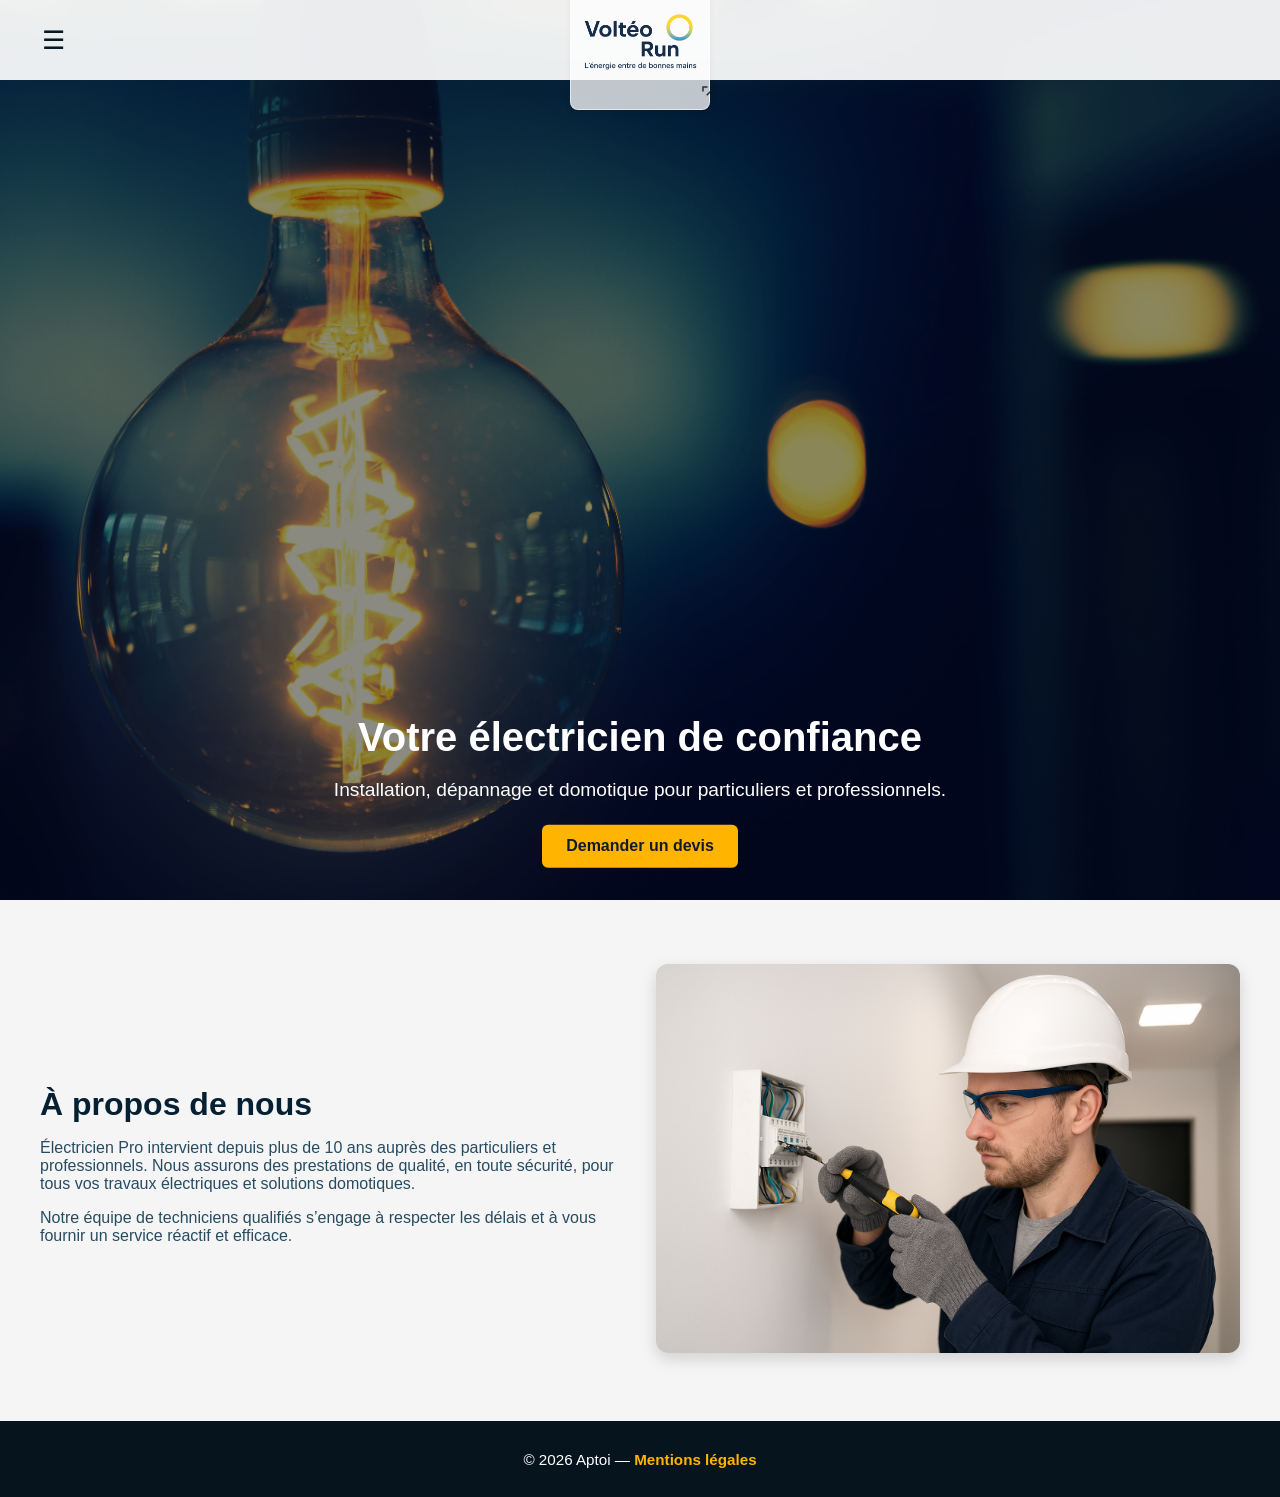
==== index.html @ 6cb43fc8 "initial commit" ====
<!DOCTYPE html>
<html lang="fr">
<head>
  <meta charset="UTF-8">
  <meta name="viewport" content="width=device-width, initial-scale=1.0">
  <title>Électricien Pro - Accueil</title>
  <link rel="stylesheet" href="style.css">
  <link rel="icon" href="images/volteeo-run-logo.png" type="image/png">
  <link rel="apple-touch-icon" href="images/volteeo-run-logo.png">
  <script defer src="script.js"></script>
  <meta name="description" content="Électricien Pro — installation, dépannage et domotique pour particuliers et professionnels. Devis rapide.">
</head>
<body>

  <header>
    <div class="menu-toggle" id="menu-toggle" role="button" aria-controls="menu" aria-expanded="false" aria-label="Ouvrir le menu">☰</div>
    <a href="index.html" class="logo" aria-label="Accueil (ouvre dans un nouvel onglet)" target="_blank" rel="noopener noreferrer">
      <img src="images/volteeo-run-logo.png" alt="Voltéo" class="logo-img">
      <span class="icon-external" data-tooltip="Ouvre dans un nouvel onglet" aria-hidden="true">
        <svg viewBox="0 0 24 24" xmlns="http://www.w3.org/2000/svg" aria-hidden="true" focusable="false">
          <path d="M14 3h7v7h-2V6.41l-9.29 9.3-1.42-1.42 9.3-9.29H14V3z"/>
          <path d="M5 5h5V3H3v7h2V5z"/>
        </svg>
      </span>
    </a>
    <nav id="menu" role="navigation" aria-hidden="true" tabindex="-1">
      <button id="menu-close" class="menu-close" aria-label="Fermer le menu">✕</button>
      <a href="index.html" class="active">Accueil</a>
      <a href="services.html">Services</a>
      <a href="realisations.html">Réalisations</a>
      <a href="contact.html">Contact</a>
    </nav>
  </header>

  <div id="menu-overlay" class="menu-overlay" hidden aria-hidden="true"></div>

<!-- Section hero avec vidéo en arrière-plan -->
<main class="hero-video">
  <video autoplay muted loop playsinline class="hero-video-bg">
    <source src="images/living room travelling.mp4" type="video/mp4">
    Votre navigateur ne supporte pas la vidéo.
  </video>
  <div class="overlay"></div>
  <div class="hero-content">
    <h1>Votre électricien de confiance</h1>
    <p>Installation, dépannage et domotique pour particuliers et professionnels.</p>
    <a href="contact.html" class="btn">Demander un devis</a>
  </div>
</main>

<!-- Section À propos de nous -->
<section class="about-us">
  <div class="container about-grid">
    <div class="about-text">
      <h2>À propos de nous</h2>
      <p>Électricien Pro intervient depuis plus de 10 ans auprès des particuliers et professionnels. Nous assurons des prestations de qualité, en toute sécurité, pour tous vos travaux électriques et solutions domotiques.</p>
      <p>Notre équipe de techniciens qualifiés s’engage à respecter les délais et à vous fournir un service réactif et efficace.</p>
    </div>
    <div class="about-image">
      <img src="images/electricien au travail.png" alt="Électricien au travail">
    </div>
  </div>
</section>

  <footer class="site-footer" role="contentinfo">
    <div class="container footer-inner">
      <p>© <span class="js-year"></span> Aptoi — <a href="mentions.html">Mentions légales</a></p>
    </div>
  </footer>

</body>
</html>
---- style.css ----
/* Final clean stylesheet */
:root{
  /* palette plus claire et sérieuse : bleu ardoisé */
  --bg: #123a57;    /* fond principal (plus clair que précédemment) */
  /* panel plus foncé pour un meilleur contraste sur fond blanc/translucide */
  --panel: #071825; /* header / panneau (darker navy) */
  --muted: #274b60; /* cartes / panneaux secondaires */
  /* accents légèrement plus profonds pour une meilleure lisibilité */
  --accent: #ffb400;
  --accent-2: #ff9a00;
  --text: #ffffff;
}

*{box-sizing:border-box}
html,body{height:100%}
body{
  margin:0;
  font-family:'Poppins',sans-serif;
  background-color:var(--bg);
  color:var(--text);
  /* filigrane en arrière-plan (image locale) */
  background-image: url('images/gros-plan-de-la-photographie-de-l-ampoule.jpg');
  background-position: center center;
  background-repeat: no-repeat;
  background-size: cover;
}

/* rendre l'image plus discrète via un pseudo-élément sur body */
body::before{
  content:'';
  position:fixed;inset:0;z-index:0;pointer-events:none;
  background-image:inherit;background-position:inherit;background-repeat:inherit;background-size:inherit;
  opacity:0.12; /* opacité faible pour effet filigrane */
  filter:brightness(0.9) saturate(80%);
}

/* Header */
header{
  display:flex;align-items:center;justify-content:flex-start;
  padding:0.8rem 2rem;background:rgba(255,255,255,0.92); /* header semi-transparent : 0.92 */
  position:fixed;top:0;left:0;right:0;z-index:100;
  min-height:80px; /* laisser de la place pour un logo plus grand */
  color:var(--panel); /* texte foncé pour contraste */
  backdrop-filter: saturate(120%) blur(2px); /* léger flou pour lisser le fond derrière */
}
/* centrer visuellement le logo indépendamment du flow */
.logo{font-weight:700;color:var(--accent);position:absolute;left:50%;transform:translateX(-50%);}
/* bouton hamburger à gauche avec plus grande zone cliquable */
.menu-toggle{display:block;font-size:1.6rem;color:var(--panel);cursor:pointer;padding:.4rem .6rem;border-radius:6px}
.menu-toggle:focus{outline:2px solid var(--accent);outline-offset:2px}
/* image logo */
.logo-img{
  height:140px;
  width:auto;
  display:block;
  /* encadrement fin pour effet 'badge' */
  padding:4px;
  border-radius:8px;
  background:rgba(255,255,255,0.75);
  border:1px solid rgba(255,255,255,0.6); /* bordure blanche discrète */
  box-shadow:0 2px 6px rgba(3,12,20,0.06);
}

/* Aptoi : logo variant — fond transparent, centré, taille similaire à .logo-img */
.logo-aptoi{height:140px;width:auto;display:block;margin:0.6rem auto;background:transparent;padding:0;border-radius:0;border:none}
@media (max-width:1024px){.logo-aptoi{height:110px}}
@media (max-width:480px){.logo-aptoi{height:64px}}

/* Lien autour du logo Aptoi : centré et focus visible */
.logo-aptoi-link{display:block;text-align:center}
.logo-aptoi-link:focus{outline:2px solid var(--accent);outline-offset:3px;border-radius:6px}

/* Focus pour le logo Voltéo */
.logo:focus{outline:2px solid var(--accent);outline-offset:3px;border-radius:8px}

/* Icône externe + tooltip pour indiquer l'ouverture dans un nouvel onglet */
.logo .icon-external{position:absolute;right:-8px;bottom:8px;width:18px;height:18px;display:block;opacity:0.85;transition:transform .12s ease,opacity .12s ease;pointer-events:auto}
.logo .icon-external svg{width:100%;height:100%;fill:var(--panel)}
.logo:hover .icon-external,.logo:focus .icon-external{transform:translateY(-2px);opacity:1}
.logo .icon-external[data-tooltip]::after{content:attr(data-tooltip);position:absolute;bottom:calc(100% + 8px);left:50%;transform:translateX(-50%);background:var(--panel);color:#fff;padding:6px 8px;border-radius:6px;font-size:0.85rem;white-space:nowrap;opacity:0;pointer-events:none;transition:opacity .12s ease;z-index:120}
.logo .icon-external:hover::after,.logo .icon-external:focus::after{opacity:1;pointer-events:auto}
@media (max-width:1024px){
  .logo-img{height:110px}
}
@media (max-width:480px){
  .logo-img{height:64px}
  header{min-height:56px}
}
/* masquer le nav inline : on utilisera uniquement le menu off-canvas */
nav{display:none;gap:1.2rem}
/* menu links: dark navy for visibility on white header/menu */
nav a{color:#062033; /* texte de navigation plus foncé pour un contraste optimisé */
  text-decoration:none;font-weight:600;position:relative}
nav a.active::after{content:'';position:absolute;left:0;right:0;height:2px;background:var(--accent);bottom:-6px}

@media(max-width:768px){
  .menu-toggle{display:block}
  nav{display:none;position:absolute;top:64px;right:1rem;width:220px;background:var(--panel);flex-direction:column;padding:1rem;border-radius:6px}
  nav.show{display:flex}
}

/* Hero */
.hero, .hero-video{height:100vh;display:flex;align-items:center;justify-content:center;position:relative}
.hero{background:url('https://images.unsplash.com/photo-1581091215367-59ab6e66c1a3') center/cover no-repeat}
.hero-video{overflow:hidden}
.hero-video-bg{position:absolute;width:100%;height:100%;object-fit:cover;z-index:1}
.overlay{position:absolute;inset:0;background:rgba(0,0,0,.55);z-index:1}
.hero-content{position:relative;z-index:2;text-align:center;max-width:680px;padding:2rem}
.hero h1{margin:0 0 .5rem;font-size:2rem}
.hero p{margin:0 0 1rem;color:#d9e6f5}
.btn{display:inline-block;padding:.7rem 1.2rem;background:var(--accent);color:#0f1b2b;border-radius:6px;text-decoration:none;font-weight:700}
.btn:hover{background:var(--accent-2)}

/* Content layouts */
main.content{padding:7rem 1.5rem 2rem;text-align:center}
.services-grid{display:grid;grid-template-columns:repeat(auto-fit,minmax(240px,1fr));gap:1.25rem;margin-top:1.5rem}
.service{background:var(--muted);padding:1.25rem;border-radius:10px}

.card h3{color:#ffffff;font-size:1.1rem;margin:0.6rem 0 0.4rem;text-align:center;font-weight:600}

/* Bulles d'image pour la page services */
.service-bubble{
  width:140px;
  height:140px;
  border-radius:50%;
  background-size:cover;
  background-position:center;
  margin:0 auto 0.75rem;
  box-shadow:0 6px 18px rgba(3,12,20,0.08);
  border:3px solid rgba(255,255,255,0.5);
}

@media (max-width:768px){
  .service-bubble{width:110px;height:110px}
}

.gallery{display:grid;grid-template-columns:repeat(auto-fit,minmax(220px,1fr));gap:1rem;margin-top:1rem}
.gallery img{width:100%;max-height:260px;object-fit:cover;border-radius:8px;display:block}
.gallery figure{margin:0}
.gallery figcaption{
  display:block;
  margin:0.6rem auto 0.4rem;
  background:#072033; /* bleu foncé uni */
  color:#ffffff;
  padding:0.35rem 0.6rem;
  border-radius:6px;
  font-size:0.95rem;
  max-width:90%;
  text-align:center;
}
.gallery .card{display:flex;flex-direction:column}
.featured-image{width:100%;max-height:420px;object-fit:cover;border-radius:10px;margin-top:1rem}

/* Contact */
.contact-form{display:flex;flex-direction:column;gap:1rem;max-width:440px;margin:1.5rem auto}
.contact-form input,.contact-form textarea{padding:.8rem;border-radius:6px;border:none;background:#0b1624;color:var(--text)}
.contact-form input:focus,.contact-form textarea:focus{outline:2px solid var(--accent);background:#0f2438}
.contact-form button{cursor:pointer;padding:.7rem 1rem;background:var(--accent);border-radius:6px;font-weight:700}

/* Utility */
.sr-only{position:absolute;width:1px;height:1px;padding:0;margin:-1px;overflow:hidden;clip:rect(0,0,0,0);white-space:nowrap;border:0}

/* End of stylesheet */

/* Off-canvas menu (hamburger lateral) */
.menu-overlay{position:fixed;inset:0;background:rgba(0,0,0,0.45);z-index:90;opacity:0;visibility:hidden;transition:opacity .25s ease,visibility .25s}
.menu-overlay.show{opacity:1;visibility:visible}

/* menu off-canvas (actif sur toutes tailles) */
#menu{
  display:flex;
  position:fixed;
  top:0;
  left:-320px;
  width:300px;
  height:100vh;
  background:rgba(255,255,255,0.92); /* menu assorti au header (semi-transparent) */
  backdrop-filter: saturate(120%) blur(2px);
  flex-direction:column;
  padding:2rem 1.25rem;
  gap:1rem;
  /* trait discret pour séparer le panneau du contenu + ombre adoucie */
  border-right:1px solid rgba(0,0,0,0.06);
  box-shadow:4px 0 18px rgba(0,0,0,0.08);
  z-index:100;
  transition:left .32s cubic-bezier(.2,.9,.2,1);
}
#menu.show{left:0}
.menu-close{background:transparent;border:none;color:var(--panel);font-size:1.2rem;position:absolute;top:12px;right:12px;cursor:pointer}
.menu-close:focus{outline:2px solid var(--accent);border-radius:4px}
.menu-toggle{display:block}
/* header nav reste masqué lorsque le menu off-canvas est actif */
header nav{display:none}

/* Liens à l'intérieur du panneau menu — même couleur que le header pour contraste */
#menu a{color:var(--panel);text-decoration:none;font-weight:600}

/* Focus visible pour éléments du menu */
#menu a:focus{outline:2px solid var(--accent);outline-offset:3px}


.service {
  position: relative;
  background: #fff;
  padding: 20px;
  text-align: center;
  border-radius: 12px;
  box-shadow: 0 4px 8px rgba(0,0,0,0.1);
}

.service .bubble {
  width: 100px;
  height: 100px;
  margin: 0 auto 15px;
  border-radius: 50%;
  overflow: hidden;
  background: #f0f0f0;
  display: flex;
  align-items: center;
  justify-content: center;
}

.service .bubble img {
  width: 100%;
  height: 100%;
  object-fit: cover;
}
/* Style des cartes claires pour Option B */
.service {
  position: relative;
  background: #ffffff;
  padding: 20px;
  text-align: center;
  border-radius: 12px;
  box-shadow: 0 4px 10px rgba(0,0,0,0.12);
  color: #062033;
}

.service h2 {
  margin-top: 0.5rem;
  font-size: 1.2rem;
  color: #062033;
}

.service p {
  color: #274b60;
}

/* Bulle ronde avec bordure */
.service-bubble {
  width: 120px;
  height: 120px;
  border-radius: 50%;
  background-size: cover;
  background-position: center;
  margin: 0 auto 1rem;
  border: 4px solid rgba(255,255,255,0.8);
  box-shadow: 0 4px 8px rgba(0,0,0,0.1);
}
/* Cartes blanches modernes */
.service {
  position: relative;
  background: #ffffff;
  padding: 20px;
  text-align: center;
  border-radius: 12px;
  box-shadow: 0 4px 10px rgba(0,0,0,0.12);
  color: #062033;
  transition: transform 0.3s ease, box-shadow 0.3s ease;
}

.service h2 {
  margin-top: 0.5rem;
  font-size: 1.2rem;
  color: #062033;
}

.service p {
  color: #274b60;
}

/* Bulle ronde avec bordure et effet hover */
.service-bubble {
  width: 120px;
  height: 120px;
  border-radius: 50%;
  background-size: cover;
  background-position: center;
  margin: 0 auto 1rem;
  border: 4px solid rgba(255,255,255,0.8);
  box-shadow: 0 4px 8px rgba(0,0,0,0.1);
  transition: transform 0.3s ease, box-shadow 0.3s ease;
}

.service-bubble:hover {
  transform: scale(1.1);
  box-shadow: 0 8px 16px rgba(0,0,0,0.2);
}

/* Grid responsive */
.services-grid {
  display: grid;
  grid-template-columns: repeat(auto-fit, minmax(240px, 1fr));
  gap: 1.25rem;
  margin-top: 1.5rem;
}
/* Hero vidéo */
.hero-video {
  position: relative;
  width: 100%;
  height: 100vh;
  overflow: hidden;
}

.hero-video-bg {
  position: absolute;
  top: 0;
  left: 0;
  width: 100%;
  height: 100%;
  object-fit: cover;
  z-index: 0;
}

.hero-video .overlay {
  position: absolute;
  inset: 0;
  background: rgba(0,0,0,0.45);
  z-index: 1;
}

.hero-video .hero-content {
  position: relative;
  z-index: 2;
  text-align: center;
  top: 50%;
  transform: translateY(-50%);
  color: #ffffff;
}

.hero-video .hero-content h1 {
  font-size: 2.5rem;
  margin-bottom: 1rem;
}

.hero-video .hero-content p {
  font-size: 1.2rem;
  margin-bottom: 1.5rem;
}

.hero-video .hero-content .btn {
  padding: 0.8rem 1.5rem;
  font-weight: 700;
}

/* À propos de nous */
.about-us {
  padding: 4rem 1.5rem;
  background: #f5f5f5;
}

.about-grid {
  display: grid;
  grid-template-columns: repeat(auto-fit, minmax(280px, 1fr));
  align-items: center;
  gap: 2rem;
  max-width: 1200px;
  margin: 0 auto;
}

.about-text h2 {
  font-size: 2rem;
  margin-bottom: 1rem;
  color: #062033;
}

.about-text p {
  font-size: 1rem;
  color: #274b60;
  margin-bottom: 1rem;
}

.about-image img {
  width: 100%;
  border-radius: 12px;
  box-shadow: 0 6px 16px rgba(0,0,0,0.15);
}

/* Footer */
.site-footer{background:rgba(0,0,0,0.65);color:#fff;text-align:center;padding:0.9rem 1rem;font-size:0.95rem}
.site-footer a{color:var(--accent);text-decoration:none;font-weight:600}
.site-footer a:focus{outline:2px solid var(--accent);outline-offset:3px}
.footer-inner{max-width:1200px;margin:0 auto}
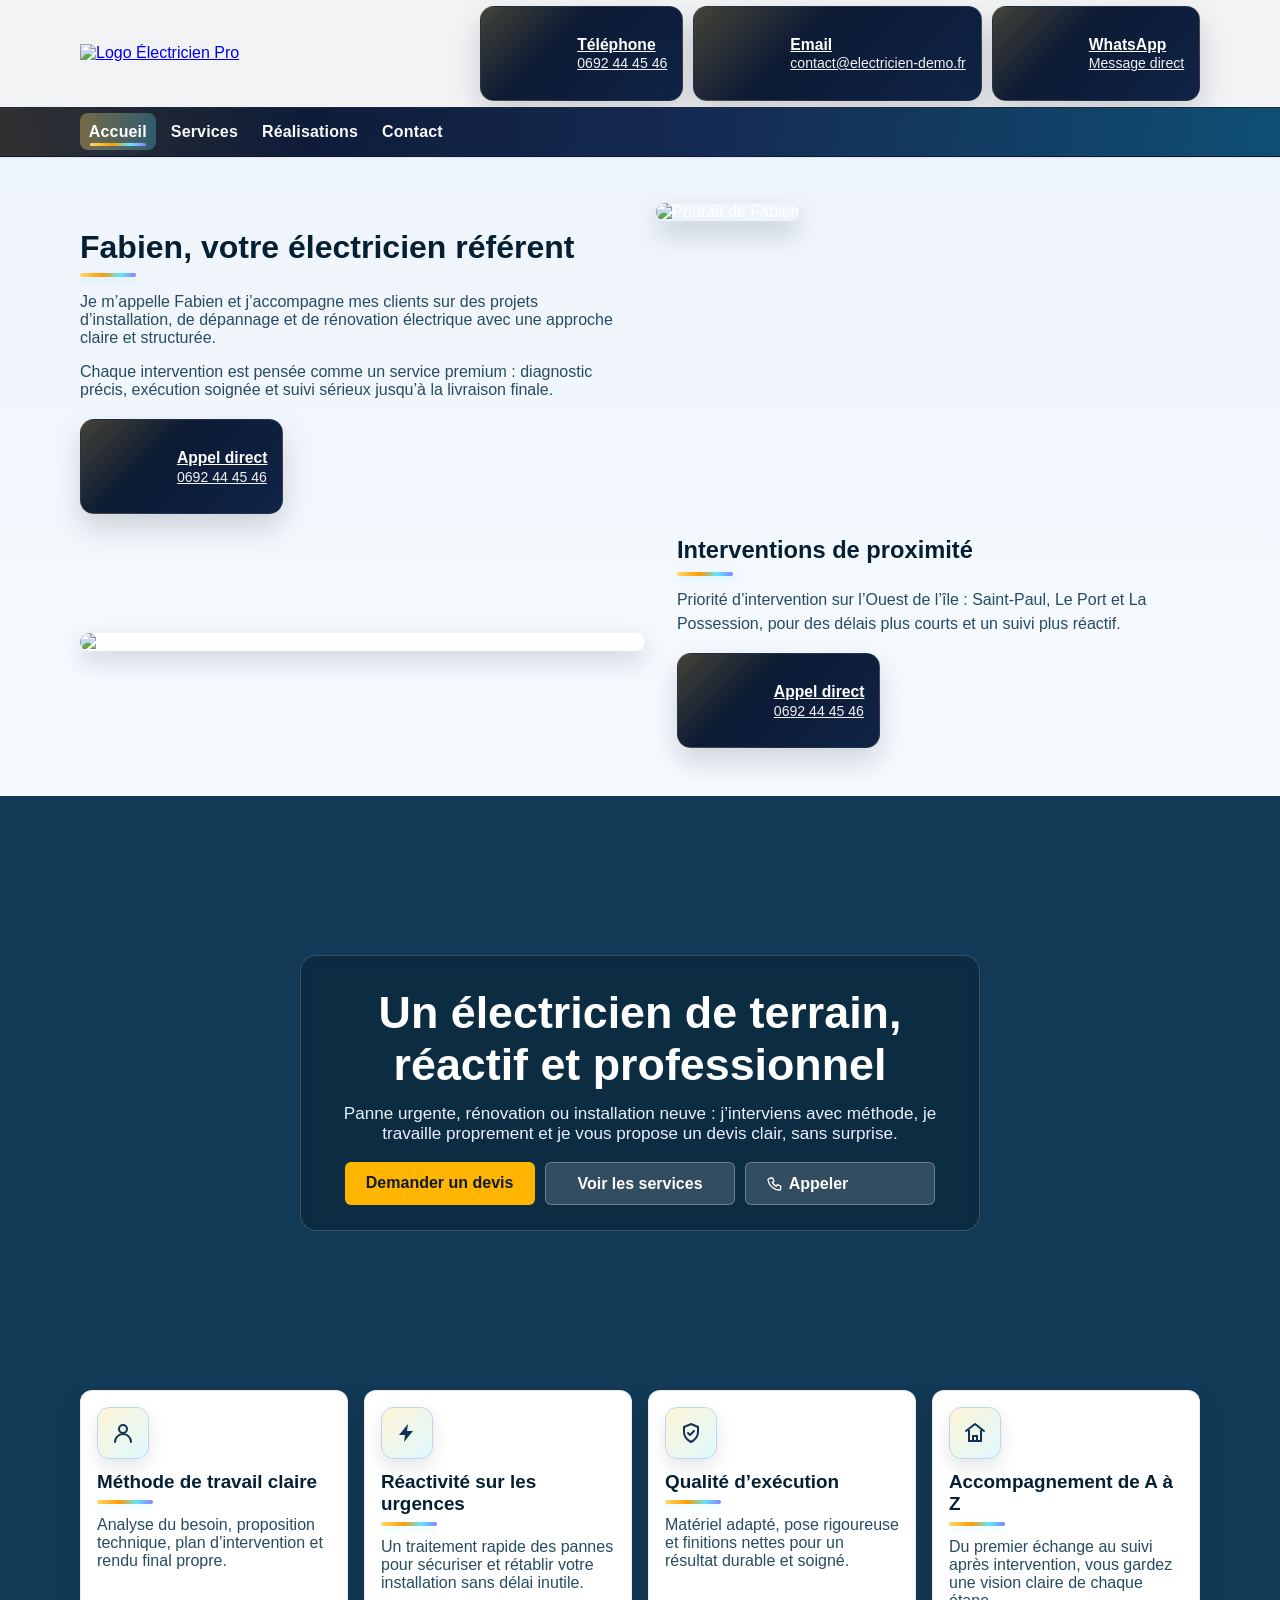
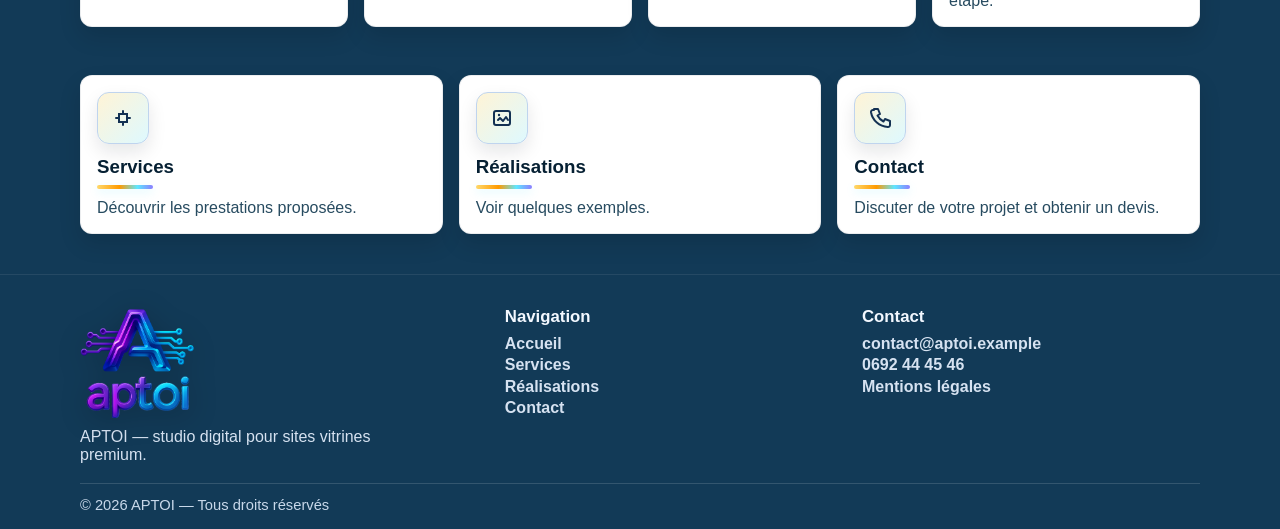
==== commit 7897d2b2: "Add files via upload" ====
--- a/index.html
+++ b/index.html
@@ -1,73 +1,192 @@
-<!DOCTYPE html>
-<html lang="fr">
-<head>
-  <meta charset="UTF-8">
-  <meta name="viewport" content="width=device-width, initial-scale=1.0">
-  <title>Électricien Pro - Accueil</title>
-  <link rel="stylesheet" href="style.css">
-  <link rel="icon" href="images/volteeo-run-logo.png" type="image/png">
-  <link rel="apple-touch-icon" href="images/volteeo-run-logo.png">
-  <script defer src="script.js"></script>
-  <meta name="description" content="Électricien Pro — installation, dépannage et domotique pour particuliers et professionnels. Devis rapide.">
-</head>
-<body>
-
-  <header>
-    <div class="menu-toggle" id="menu-toggle" role="button" aria-controls="menu" aria-expanded="false" aria-label="Ouvrir le menu">☰</div>
-    <a href="index.html" class="logo" aria-label="Accueil (ouvre dans un nouvel onglet)" target="_blank" rel="noopener noreferrer">
-      <img src="images/volteeo-run-logo.png" alt="Voltéo" class="logo-img">
-      <span class="icon-external" data-tooltip="Ouvre dans un nouvel onglet" aria-hidden="true">
-        <svg viewBox="0 0 24 24" xmlns="http://www.w3.org/2000/svg" aria-hidden="true" focusable="false">
-          <path d="M14 3h7v7h-2V6.41l-9.29 9.3-1.42-1.42 9.3-9.29H14V3z"/>
-          <path d="M5 5h5V3H3v7h2V5z"/>
-        </svg>
-      </span>
-    </a>
-    <nav id="menu" role="navigation" aria-hidden="true" tabindex="-1">
-      <button id="menu-close" class="menu-close" aria-label="Fermer le menu">✕</button>
-      <a href="index.html" class="active">Accueil</a>
-      <a href="services.html">Services</a>
-      <a href="realisations.html">Réalisations</a>
-      <a href="contact.html">Contact</a>
-    </nav>
-  </header>
-
-  <div id="menu-overlay" class="menu-overlay" hidden aria-hidden="true"></div>
-
-<!-- Section hero avec vidéo en arrière-plan -->
-<main class="hero-video">
-  <video autoplay muted loop playsinline class="hero-video-bg">
-    <source src="images/living room travelling.mp4" type="video/mp4">
-    Votre navigateur ne supporte pas la vidéo.
-  </video>
-  <div class="overlay"></div>
-  <div class="hero-content">
-    <h1>Votre électricien de confiance</h1>
-    <p>Installation, dépannage et domotique pour particuliers et professionnels.</p>
-    <a href="contact.html" class="btn">Demander un devis</a>
-  </div>
-</main>
-
-<!-- Section À propos de nous -->
-<section class="about-us">
-  <div class="container about-grid">
-    <div class="about-text">
-      <h2>À propos de nous</h2>
-      <p>Électricien Pro intervient depuis plus de 10 ans auprès des particuliers et professionnels. Nous assurons des prestations de qualité, en toute sécurité, pour tous vos travaux électriques et solutions domotiques.</p>
-      <p>Notre équipe de techniciens qualifiés s’engage à respecter les délais et à vous fournir un service réactif et efficace.</p>
-    </div>
-    <div class="about-image">
-      <img src="images/electricien au travail.png" alt="Électricien au travail">
-    </div>
-  </div>
-</section>
-
-  <footer class="site-footer" role="contentinfo">
-    <div class="container footer-inner">
-      <p>© <span class="js-year"></span> Aptoi — <a href="mentions.html">Mentions légales</a></p>
-    </div>
-  </footer>
-
-</body>
-</html>
-
+<!DOCTYPE html>
+<html lang="fr">
+<head>
+  <meta charset="UTF-8">
+  <meta name="viewport" content="width=device-width, initial-scale=1.0">
+  <title>Électricien Pro - Accueil</title>
+  <link rel="stylesheet" href="style.css">
+  <link rel="icon" href="images/volteeo-run-logo.png" type="image/png">
+  <link rel="apple-touch-icon" href="images/volteeo-run-logo.png">
+  <script src="assets/lottie.min.js" defer></script>
+  <script defer src="script.js"></script>
+  <meta name="description" content="Électricien Pro — installation, dépannage et domotique pour particuliers et professionnels. Devis rapide.">
+</head>
+<body class="home-page">
+
+  <header class="site-header">
+    <div class="container header-main">
+      <a class="brand" href="index.html" aria-label="Accueil">
+        <img src="assets/images/logo.png" alt="Logo Électricien Pro">
+      </a>
+      <button id="navToggle" class="nav-toggle" aria-label="Ouvrir le menu" aria-expanded="false" aria-controls="navMenu">☰</button>
+      <div class="header-info">
+        <a class="info-cta" href="tel:0692444546" aria-label="Appeler">
+          <span class="lottie-icon" data-lottie="assets/Contact number icon.json" aria-hidden="true"></span>
+          <span><strong>Téléphone</strong><small>0692 44 45 46</small></span>
+        </a>
+        <a class="info-cta" href="mailto:contact@electricien-demo.fr" aria-label="Email">
+          <span class="lottie-icon" data-lottie="assets/email icon.json" aria-hidden="true"></span>
+          <span><strong>Email</strong><small>contact@electricien-demo.fr</small></span>
+        </a>
+        <a class="info-cta" href="https://wa.me/262692444546" target="_blank" rel="noopener" aria-label="WhatsApp">
+          <span class="lottie-icon" data-lottie="assets/What's app icons.json" aria-hidden="true"></span>
+          <span><strong>WhatsApp</strong><small>Message direct</small></span>
+        </a>
+      </div>
+    </div>
+    <div class="nav-strip">
+      <div class="container">
+        <nav id="navMenu" class="nav-menu" aria-label="Navigation principale">
+          <a class="active" href="index.html">Accueil</a>
+          <a href="services.html">Services</a>
+          <a href="realisations.html">Réalisations</a>
+          <a href="contact.html">Contact</a>
+        </nav>
+      </div>
+    </div>
+  </header>
+
+<!-- Section Présentation Fabien -->
+<section class="about-us">
+  <div class="container about-grid">
+    <div class="about-text">
+      <h2>Fabien, votre électricien référent</h2>
+      <p>Je m’appelle Fabien et j’accompagne mes clients sur des projets d’installation, de dépannage et de rénovation électrique avec une approche claire et structurée.</p>
+      <p>Chaque intervention est pensée comme un service premium : diagnostic précis, exécution soignée et suivi sérieux jusqu’à la livraison finale.</p>
+      <a class="info-cta about-call" href="tel:0692444546" aria-label="Appeler Fabien">
+        <span class="lottie-icon" data-lottie="assets/Contact number icon.json" aria-hidden="true"></span>
+        <span><strong>Appel direct</strong><small>0692 44 45 46</small></span>
+      </a>
+    </div>
+    <div class="about-image">
+      <img src="images/fabien.jpg" alt="Portrait de Fabien" loading="eager">
+    </div>
+  </div>
+  <div class="container about-driving-row" role="group" aria-label="Zone d'intervention">
+    <figure class="about-driving-shot">
+      <img src="images/camionnette.png" alt="Fabien au volant de sa camionnette d'intervention" loading="lazy">
+    </figure>
+    <div class="about-driving-text">
+      <h3>Interventions de proximité</h3>
+      <p>Priorité d’intervention sur l’Ouest de l’île : Saint-Paul, Le Port et La Possession, pour des délais plus courts et un suivi plus réactif.</p>
+      <a class="info-cta about-driving-call" href="tel:0692444546" aria-label="Appeler Fabien depuis la section interventions de proximité">
+        <span class="lottie-icon" data-lottie="assets/Contact number icon.json" aria-hidden="true"></span>
+        <span><strong>Appel direct</strong><small>0692 44 45 46</small></span>
+      </a>
+    </div>
+  </div>
+</section>
+
+<!-- Section hero statique -->
+<main class="hero-static">
+  <div class="overlay"></div>
+  <div class="hero-content">
+    <h1>Un électricien de terrain, réactif et professionnel</h1>
+    <p>Panne urgente, rénovation ou installation neuve : j’interviens avec méthode, je travaille proprement et je vous propose un devis clair, sans surprise.</p>
+    <div class="hero-actions">
+      <a href="contact.html" class="btn">Demander un devis</a>
+      <a href="services.html" class="btn btn-secondary">Voir les services</a>
+      <a href="tel:0692444546" class="btn btn-secondary btn-call" aria-label="Appeler">
+        <svg class="btn-icon" viewBox="0 0 24 24" aria-hidden="true" focusable="false">
+          <path d="M6 3h4l2 5-2.5 1.5a14 14 0 006 6L17 13l5 2v4a2 2 0 01-2.2 2A18 18 0 013 6.2 2 2 0 015 4h1z" fill="none" stroke="currentColor" stroke-width="2" stroke-linecap="round" stroke-linejoin="round"/>
+        </svg>
+        <span>Appeler</span>
+      </a>
+    </div>
+  </div>
+</main>
+
+<section class="home-highlights">
+  <div class="container highlights-grid">
+    <article class="highlight-card">
+      <span class="card-icon" aria-hidden="true">
+        <svg viewBox="0 0 24 24" role="img" focusable="false"><path d="M12 12a4 4 0 100-8 4 4 0 000 8z" fill="none" stroke="currentColor" stroke-width="2"/><path d="M4 21a8 8 0 0116 0" fill="none" stroke="currentColor" stroke-width="2" stroke-linecap="round"/></svg>
+      </span>
+      <h2>Méthode de travail claire</h2>
+      <p>Analyse du besoin, proposition technique, plan d’intervention et rendu final propre.</p>
+    </article>
+
+    <article class="highlight-card">
+      <span class="card-icon" aria-hidden="true">
+        <svg viewBox="0 0 24 24" role="img" focusable="false"><path d="M13 3L4 14h6l-1 7 9-11h-6l1-7z" fill="currentColor"/></svg>
+      </span>
+      <h2>Réactivité sur les urgences</h2>
+      <p>Un traitement rapide des pannes pour sécuriser et rétablir votre installation sans délai inutile.</p>
+    </article>
+
+    <article class="highlight-card">
+      <span class="card-icon" aria-hidden="true">
+        <svg viewBox="0 0 24 24" role="img" focusable="false"><path d="M12 3l7 3v5c0 5-3.3 8-7 10-3.7-2-7-5-7-10V6l7-3z" fill="none" stroke="currentColor" stroke-width="2"/><path d="M9 12l2 2 4-4" stroke="currentColor" stroke-width="2" stroke-linecap="round" stroke-linejoin="round" fill="none"/></svg>
+      </span>
+      <h2>Qualité d’exécution</h2>
+      <p>Matériel adapté, pose rigoureuse et finitions nettes pour un résultat durable et soigné.</p>
+    </article>
+
+    <article class="highlight-card">
+      <span class="card-icon" aria-hidden="true">
+        <svg viewBox="0 0 24 24" role="img" focusable="false"><path d="M3 10l9-7 9 7" stroke="currentColor" stroke-width="2" fill="none" stroke-linecap="round" stroke-linejoin="round"/><path d="M6 9v11h12V9" stroke="currentColor" stroke-width="2" fill="none"/><path d="M10 20v-5h4v5" stroke="currentColor" stroke-width="2" fill="none"/></svg>
+      </span>
+      <h2>Accompagnement de A à Z</h2>
+      <p>Du premier échange au suivi après intervention, vous gardez une vision claire de chaque étape.</p>
+    </article>
+  </div>
+</section>
+
+<section class="home-links">
+  <div class="container home-links-grid">
+    <a class="home-link-card" href="services.html">
+      <span class="card-icon" aria-hidden="true">
+        <svg viewBox="0 0 24 24" role="img" focusable="false"><path d="M8 8h8v8H8z" fill="none" stroke="currentColor" stroke-width="2"/><path d="M12 8V5M19 12h-3M12 19v-3M5 12h3" stroke="currentColor" stroke-width="2" stroke-linecap="round"/></svg>
+      </span>
+      <h3>Services</h3>
+      <p>Découvrir les prestations proposées.</p>
+    </a>
+
+    <a class="home-link-card" href="realisations.html">
+      <span class="card-icon" aria-hidden="true">
+        <svg viewBox="0 0 24 24" role="img" focusable="false"><rect x="4" y="5" width="16" height="14" rx="2" fill="none" stroke="currentColor" stroke-width="2"/><path d="M8 14l2-2 3 3 3-4 2 3" fill="none" stroke="currentColor" stroke-width="2" stroke-linecap="round" stroke-linejoin="round"/><circle cx="9" cy="9" r="1.2" fill="currentColor"/></svg>
+      </span>
+      <h3>Réalisations</h3>
+      <p>Voir quelques exemples.</p>
+    </a>
+
+    <a class="home-link-card" href="contact.html">
+      <span class="card-icon" aria-hidden="true">
+        <svg viewBox="0 0 24 24" role="img" focusable="false"><path d="M6 3h4l2 5-2.5 1.5a14 14 0 006 6L17 13l5 2v4a2 2 0 01-2.2 2A18 18 0 013 6.2 2 2 0 015 4h1z" fill="none" stroke="currentColor" stroke-width="2" stroke-linecap="round" stroke-linejoin="round"/></svg>
+      </span>
+      <h3>Contact</h3>
+      <p>Discuter de votre projet et obtenir un devis.</p>
+    </a>
+  </div>
+</section>
+
+  <footer class="site-footer" role="contentinfo">
+    <div class="container footer-premium">
+      <div class="footer-col footer-brand-col">
+        <a href="https://aptoi.fr" target="_blank" rel="noopener" aria-label="Site APTOI">
+          <img class="footer-aptoi-logo" src="images/aptoi entier transparent.png" alt="Logo APTOI" loading="lazy">
+        </a>
+        <p>APTOI — studio digital pour sites vitrines premium.</p>
+      </div>
+      <div class="footer-col">
+        <h3>Navigation</h3>
+        <p><a href="index.html">Accueil</a></p>
+        <p><a href="services.html">Services</a></p>
+        <p><a href="realisations.html">Réalisations</a></p>
+        <p><a href="contact.html">Contact</a></p>
+      </div>
+      <div class="footer-col">
+        <h3>Contact</h3>
+        <p><a href="mailto:contact@aptoi.example">contact@aptoi.example</a></p>
+        <p><a href="tel:0692444546">0692 44 45 46</a></p>
+        <p><a href="mentions.html">Mentions légales</a></p>
+      </div>
+    </div>
+    <div class="container footer-bottom">
+      <p>© <span class="js-year"></span> APTOI — Tous droits réservés</p>
+    </div>
+  </footer>
+
+</body>
+</html>
+
--- a/style.css
+++ b/style.css
@@ -1,393 +1,1474 @@
-/* Final clean stylesheet */
-:root{
-  /* palette plus claire et sérieuse : bleu ardoisé */
-  --bg: #123a57;    /* fond principal (plus clair que précédemment) */
-  /* panel plus foncé pour un meilleur contraste sur fond blanc/translucide */
-  --panel: #071825; /* header / panneau (darker navy) */
-  --muted: #274b60; /* cartes / panneaux secondaires */
-  /* accents légèrement plus profonds pour une meilleure lisibilité */
-  --accent: #ffb400;
-  --accent-2: #ff9a00;
-  --text: #ffffff;
-}
-
-*{box-sizing:border-box}
-html,body{height:100%}
-body{
-  margin:0;
-  font-family:'Poppins',sans-serif;
-  background-color:var(--bg);
-  color:var(--text);
-  /* filigrane en arrière-plan (image locale) */
-  background-image: url('images/gros-plan-de-la-photographie-de-l-ampoule.jpg');
-  background-position: center center;
-  background-repeat: no-repeat;
-  background-size: cover;
-}
-
-/* rendre l'image plus discrète via un pseudo-élément sur body */
-body::before{
-  content:'';
-  position:fixed;inset:0;z-index:0;pointer-events:none;
-  background-image:inherit;background-position:inherit;background-repeat:inherit;background-size:inherit;
-  opacity:0.12; /* opacité faible pour effet filigrane */
-  filter:brightness(0.9) saturate(80%);
-}
-
-/* Header */
-header{
-  display:flex;align-items:center;justify-content:flex-start;
-  padding:0.8rem 2rem;background:rgba(255,255,255,0.92); /* header semi-transparent : 0.92 */
-  position:fixed;top:0;left:0;right:0;z-index:100;
-  min-height:80px; /* laisser de la place pour un logo plus grand */
-  color:var(--panel); /* texte foncé pour contraste */
-  backdrop-filter: saturate(120%) blur(2px); /* léger flou pour lisser le fond derrière */
-}
-/* centrer visuellement le logo indépendamment du flow */
-.logo{font-weight:700;color:var(--accent);position:absolute;left:50%;transform:translateX(-50%);}
-/* bouton hamburger à gauche avec plus grande zone cliquable */
-.menu-toggle{display:block;font-size:1.6rem;color:var(--panel);cursor:pointer;padding:.4rem .6rem;border-radius:6px}
-.menu-toggle:focus{outline:2px solid var(--accent);outline-offset:2px}
-/* image logo */
-.logo-img{
-  height:140px;
-  width:auto;
-  display:block;
-  /* encadrement fin pour effet 'badge' */
-  padding:4px;
-  border-radius:8px;
-  background:rgba(255,255,255,0.75);
-  border:1px solid rgba(255,255,255,0.6); /* bordure blanche discrète */
-  box-shadow:0 2px 6px rgba(3,12,20,0.06);
-}
-
-/* Aptoi : logo variant — fond transparent, centré, taille similaire à .logo-img */
-.logo-aptoi{height:140px;width:auto;display:block;margin:0.6rem auto;background:transparent;padding:0;border-radius:0;border:none}
-@media (max-width:1024px){.logo-aptoi{height:110px}}
-@media (max-width:480px){.logo-aptoi{height:64px}}
-
-/* Lien autour du logo Aptoi : centré et focus visible */
-.logo-aptoi-link{display:block;text-align:center}
-.logo-aptoi-link:focus{outline:2px solid var(--accent);outline-offset:3px;border-radius:6px}
-
-/* Focus pour le logo Voltéo */
-.logo:focus{outline:2px solid var(--accent);outline-offset:3px;border-radius:8px}
-
-/* Icône externe + tooltip pour indiquer l'ouverture dans un nouvel onglet */
-.logo .icon-external{position:absolute;right:-8px;bottom:8px;width:18px;height:18px;display:block;opacity:0.85;transition:transform .12s ease,opacity .12s ease;pointer-events:auto}
-.logo .icon-external svg{width:100%;height:100%;fill:var(--panel)}
-.logo:hover .icon-external,.logo:focus .icon-external{transform:translateY(-2px);opacity:1}
-.logo .icon-external[data-tooltip]::after{content:attr(data-tooltip);position:absolute;bottom:calc(100% + 8px);left:50%;transform:translateX(-50%);background:var(--panel);color:#fff;padding:6px 8px;border-radius:6px;font-size:0.85rem;white-space:nowrap;opacity:0;pointer-events:none;transition:opacity .12s ease;z-index:120}
-.logo .icon-external:hover::after,.logo .icon-external:focus::after{opacity:1;pointer-events:auto}
-@media (max-width:1024px){
-  .logo-img{height:110px}
-}
-@media (max-width:480px){
-  .logo-img{height:64px}
-  header{min-height:56px}
-}
-/* masquer le nav inline : on utilisera uniquement le menu off-canvas */
-nav{display:none;gap:1.2rem}
-/* menu links: dark navy for visibility on white header/menu */
-nav a{color:#062033; /* texte de navigation plus foncé pour un contraste optimisé */
-  text-decoration:none;font-weight:600;position:relative}
-nav a.active::after{content:'';position:absolute;left:0;right:0;height:2px;background:var(--accent);bottom:-6px}
-
-@media(max-width:768px){
-  .menu-toggle{display:block}
-  nav{display:none;position:absolute;top:64px;right:1rem;width:220px;background:var(--panel);flex-direction:column;padding:1rem;border-radius:6px}
-  nav.show{display:flex}
-}
-
-/* Hero */
-.hero, .hero-video{height:100vh;display:flex;align-items:center;justify-content:center;position:relative}
-.hero{background:url('https://images.unsplash.com/photo-1581091215367-59ab6e66c1a3') center/cover no-repeat}
-.hero-video{overflow:hidden}
-.hero-video-bg{position:absolute;width:100%;height:100%;object-fit:cover;z-index:1}
-.overlay{position:absolute;inset:0;background:rgba(0,0,0,.55);z-index:1}
-.hero-content{position:relative;z-index:2;text-align:center;max-width:680px;padding:2rem}
-.hero h1{margin:0 0 .5rem;font-size:2rem}
-.hero p{margin:0 0 1rem;color:#d9e6f5}
-.btn{display:inline-block;padding:.7rem 1.2rem;background:var(--accent);color:#0f1b2b;border-radius:6px;text-decoration:none;font-weight:700}
-.btn:hover{background:var(--accent-2)}
-
-/* Content layouts */
-main.content{padding:7rem 1.5rem 2rem;text-align:center}
-.services-grid{display:grid;grid-template-columns:repeat(auto-fit,minmax(240px,1fr));gap:1.25rem;margin-top:1.5rem}
-.service{background:var(--muted);padding:1.25rem;border-radius:10px}
-
-.card h3{color:#ffffff;font-size:1.1rem;margin:0.6rem 0 0.4rem;text-align:center;font-weight:600}
-
-/* Bulles d'image pour la page services */
-.service-bubble{
-  width:140px;
-  height:140px;
-  border-radius:50%;
-  background-size:cover;
-  background-position:center;
-  margin:0 auto 0.75rem;
-  box-shadow:0 6px 18px rgba(3,12,20,0.08);
-  border:3px solid rgba(255,255,255,0.5);
-}
-
-@media (max-width:768px){
-  .service-bubble{width:110px;height:110px}
-}
-
-.gallery{display:grid;grid-template-columns:repeat(auto-fit,minmax(220px,1fr));gap:1rem;margin-top:1rem}
-.gallery img{width:100%;max-height:260px;object-fit:cover;border-radius:8px;display:block}
-.gallery figure{margin:0}
-.gallery figcaption{
-  display:block;
-  margin:0.6rem auto 0.4rem;
-  background:#072033; /* bleu foncé uni */
-  color:#ffffff;
-  padding:0.35rem 0.6rem;
-  border-radius:6px;
-  font-size:0.95rem;
-  max-width:90%;
-  text-align:center;
-}
-.gallery .card{display:flex;flex-direction:column}
-.featured-image{width:100%;max-height:420px;object-fit:cover;border-radius:10px;margin-top:1rem}
-
-/* Contact */
-.contact-form{display:flex;flex-direction:column;gap:1rem;max-width:440px;margin:1.5rem auto}
-.contact-form input,.contact-form textarea{padding:.8rem;border-radius:6px;border:none;background:#0b1624;color:var(--text)}
-.contact-form input:focus,.contact-form textarea:focus{outline:2px solid var(--accent);background:#0f2438}
-.contact-form button{cursor:pointer;padding:.7rem 1rem;background:var(--accent);border-radius:6px;font-weight:700}
-
-/* Utility */
-.sr-only{position:absolute;width:1px;height:1px;padding:0;margin:-1px;overflow:hidden;clip:rect(0,0,0,0);white-space:nowrap;border:0}
-
-/* End of stylesheet */
-
-/* Off-canvas menu (hamburger lateral) */
-.menu-overlay{position:fixed;inset:0;background:rgba(0,0,0,0.45);z-index:90;opacity:0;visibility:hidden;transition:opacity .25s ease,visibility .25s}
-.menu-overlay.show{opacity:1;visibility:visible}
-
-/* menu off-canvas (actif sur toutes tailles) */
-#menu{
-  display:flex;
-  position:fixed;
-  top:0;
-  left:-320px;
-  width:300px;
-  height:100vh;
-  background:rgba(255,255,255,0.92); /* menu assorti au header (semi-transparent) */
-  backdrop-filter: saturate(120%) blur(2px);
-  flex-direction:column;
-  padding:2rem 1.25rem;
-  gap:1rem;
-  /* trait discret pour séparer le panneau du contenu + ombre adoucie */
-  border-right:1px solid rgba(0,0,0,0.06);
-  box-shadow:4px 0 18px rgba(0,0,0,0.08);
-  z-index:100;
-  transition:left .32s cubic-bezier(.2,.9,.2,1);
-}
-#menu.show{left:0}
-.menu-close{background:transparent;border:none;color:var(--panel);font-size:1.2rem;position:absolute;top:12px;right:12px;cursor:pointer}
-.menu-close:focus{outline:2px solid var(--accent);border-radius:4px}
-.menu-toggle{display:block}
-/* header nav reste masqué lorsque le menu off-canvas est actif */
-header nav{display:none}
-
-/* Liens à l'intérieur du panneau menu — même couleur que le header pour contraste */
-#menu a{color:var(--panel);text-decoration:none;font-weight:600}
-
-/* Focus visible pour éléments du menu */
-#menu a:focus{outline:2px solid var(--accent);outline-offset:3px}
-
-
-.service {
-  position: relative;
-  background: #fff;
-  padding: 20px;
-  text-align: center;
-  border-radius: 12px;
-  box-shadow: 0 4px 8px rgba(0,0,0,0.1);
-}
-
-.service .bubble {
-  width: 100px;
-  height: 100px;
-  margin: 0 auto 15px;
-  border-radius: 50%;
-  overflow: hidden;
-  background: #f0f0f0;
-  display: flex;
-  align-items: center;
-  justify-content: center;
-}
-
-.service .bubble img {
-  width: 100%;
-  height: 100%;
-  object-fit: cover;
-}
-/* Style des cartes claires pour Option B */
-.service {
-  position: relative;
-  background: #ffffff;
-  padding: 20px;
-  text-align: center;
-  border-radius: 12px;
-  box-shadow: 0 4px 10px rgba(0,0,0,0.12);
-  color: #062033;
-}
-
-.service h2 {
-  margin-top: 0.5rem;
-  font-size: 1.2rem;
-  color: #062033;
-}
-
-.service p {
-  color: #274b60;
-}
-
-/* Bulle ronde avec bordure */
-.service-bubble {
-  width: 120px;
-  height: 120px;
-  border-radius: 50%;
-  background-size: cover;
-  background-position: center;
-  margin: 0 auto 1rem;
-  border: 4px solid rgba(255,255,255,0.8);
-  box-shadow: 0 4px 8px rgba(0,0,0,0.1);
-}
-/* Cartes blanches modernes */
-.service {
-  position: relative;
-  background: #ffffff;
-  padding: 20px;
-  text-align: center;
-  border-radius: 12px;
-  box-shadow: 0 4px 10px rgba(0,0,0,0.12);
-  color: #062033;
-  transition: transform 0.3s ease, box-shadow 0.3s ease;
-}
-
-.service h2 {
-  margin-top: 0.5rem;
-  font-size: 1.2rem;
-  color: #062033;
-}
-
-.service p {
-  color: #274b60;
-}
-
-/* Bulle ronde avec bordure et effet hover */
-.service-bubble {
-  width: 120px;
-  height: 120px;
-  border-radius: 50%;
-  background-size: cover;
-  background-position: center;
-  margin: 0 auto 1rem;
-  border: 4px solid rgba(255,255,255,0.8);
-  box-shadow: 0 4px 8px rgba(0,0,0,0.1);
-  transition: transform 0.3s ease, box-shadow 0.3s ease;
-}
-
-.service-bubble:hover {
-  transform: scale(1.1);
-  box-shadow: 0 8px 16px rgba(0,0,0,0.2);
-}
-
-/* Grid responsive */
-.services-grid {
-  display: grid;
-  grid-template-columns: repeat(auto-fit, minmax(240px, 1fr));
-  gap: 1.25rem;
-  margin-top: 1.5rem;
-}
-/* Hero vidéo */
-.hero-video {
-  position: relative;
-  width: 100%;
-  height: 100vh;
-  overflow: hidden;
-}
-
-.hero-video-bg {
-  position: absolute;
-  top: 0;
-  left: 0;
-  width: 100%;
-  height: 100%;
-  object-fit: cover;
-  z-index: 0;
-}
-
-.hero-video .overlay {
-  position: absolute;
-  inset: 0;
-  background: rgba(0,0,0,0.45);
-  z-index: 1;
-}
-
-.hero-video .hero-content {
-  position: relative;
-  z-index: 2;
-  text-align: center;
-  top: 50%;
-  transform: translateY(-50%);
-  color: #ffffff;
-}
-
-.hero-video .hero-content h1 {
-  font-size: 2.5rem;
-  margin-bottom: 1rem;
-}
-
-.hero-video .hero-content p {
-  font-size: 1.2rem;
-  margin-bottom: 1.5rem;
-}
-
-.hero-video .hero-content .btn {
-  padding: 0.8rem 1.5rem;
-  font-weight: 700;
-}
-
-/* À propos de nous */
-.about-us {
-  padding: 4rem 1.5rem;
-  background: #f5f5f5;
-}
-
-.about-grid {
-  display: grid;
-  grid-template-columns: repeat(auto-fit, minmax(280px, 1fr));
-  align-items: center;
-  gap: 2rem;
-  max-width: 1200px;
-  margin: 0 auto;
-}
-
-.about-text h2 {
-  font-size: 2rem;
-  margin-bottom: 1rem;
-  color: #062033;
-}
-
-.about-text p {
-  font-size: 1rem;
-  color: #274b60;
-  margin-bottom: 1rem;
-}
-
-.about-image img {
-  width: 100%;
-  border-radius: 12px;
-  box-shadow: 0 6px 16px rgba(0,0,0,0.15);
-}
-
-/* Footer */
-.site-footer{background:rgba(0,0,0,0.65);color:#fff;text-align:center;padding:0.9rem 1rem;font-size:0.95rem}
-.site-footer a{color:var(--accent);text-decoration:none;font-weight:600}
-.site-footer a:focus{outline:2px solid var(--accent);outline-offset:3px}
-.footer-inner{max-width:1200px;margin:0 auto}
+/* Final clean stylesheet */
+:root{
+  /* palette plus claire et sérieuse : bleu ardoisé */
+  --bg: #123a57;    /* fond principal (plus clair que précédemment) */
+  /* panel plus foncé pour un meilleur contraste sur fond blanc/translucide */
+  --panel: #071825; /* header / panneau (darker navy) */
+  --muted: #274b60; /* cartes / panneaux secondaires */
+  /* accents légèrement plus profonds pour une meilleure lisibilité */
+  --accent: #ffb400;
+  --accent-2: #ff9a00;
+  --text: #ffffff;
+}
+
+*{box-sizing:border-box}
+html,body{height:100%}
+body{
+  margin:0;
+  font-family:'Poppins',sans-serif;
+  background-color:var(--bg);
+  color:var(--text);
+}
+
+/* filigrane activé uniquement sur la page contact */
+body.contact-page{
+  background-image: url('images/gros-plan-de-la-photographie-de-l-ampoule.jpg');
+  background-position: center center;
+  background-repeat: no-repeat;
+  background-size: cover;
+}
+
+body.contact-page::before{
+  content:'';
+  position:fixed;inset:0;z-index:0;pointer-events:none;
+  background: #ffffff;
+  opacity: 0.5; /* film blanc à 50% */
+}
+
+body.contact-page main.content,
+body.contact-page .site-footer {
+  position: relative;
+  z-index: 1;
+}
+
+body.contact-page .site-header {
+  position: relative;
+  z-index: 1001;
+}
+
+.contact-page main.content {
+  max-width: 1120px;
+  margin: 0 auto;
+  padding-top: 5.9rem;
+  text-align: left;
+}
+
+.contact-page .contact-form {
+  width: 100%;
+  max-width: 620px;
+  margin: 0.85rem 0 0;
+}
+
+.contact-page .contact-head-actions {
+  width: 100%;
+  max-width: 620px;
+  display: grid;
+  grid-template-columns: 1.35fr 1fr;
+  align-items: stretch;
+  gap: 0.6rem;
+}
+
+.contact-page .contact-head-actions > h1,
+.contact-page .contact-call {
+  border: 1px solid rgba(255, 255, 255, 0.22);
+  background:
+    linear-gradient(135deg, rgba(255, 216, 107, 0.2) 0%, rgba(255, 216, 107, 0.02) 35%),
+    linear-gradient(135deg, rgba(6, 32, 51, 0.95), rgba(18, 58, 87, 0.9));
+  box-shadow: 0 12px 24px rgba(0, 0, 0, 0.18);
+}
+
+.contact-page .site-footer {
+  background: var(--bg);
+}
+
+.contact-page main.content h1 {
+  display: inline-flex;
+  align-items: center;
+  justify-content: flex-start;
+  position: relative;
+  min-height: 56px;
+  width: 100%;
+  margin: 0;
+  padding: 0.58rem 1rem 0.9rem;
+  border-radius: 12px;
+  color: #ffffff;
+}
+
+.contact-page .contact-head-actions > h1::after {
+  left: 1rem;
+  right: auto;
+  bottom: 0.34rem;
+  margin: 0;
+}
+
+.contact-page .contact-call {
+  min-height: 56px;
+  min-width: 0;
+  width: 100%;
+  padding: 0.58rem 0.85rem;
+  border-radius: 12px;
+  align-items: center;
+}
+
+.contact-page .contact-call .contact-call-icon {
+  width: 44px;
+  height: 44px;
+  flex: 0 0 44px;
+}
+
+.contact-page .contact-call strong {
+  font-size: 0.95rem;
+}
+
+.contact-page .contact-call small {
+  margin-top: 0.12rem;
+  font-size: 0.83rem;
+}
+
+@media (max-width: 680px) {
+  .contact-page .contact-head-actions {
+    grid-template-columns: 1fr;
+  }
+}
+
+.contact-page .contact-form input,
+.contact-page .contact-form select,
+.contact-page .contact-form textarea {
+  background: #ffffff;
+  color: #0f172a;
+  border: 1px solid #cbd5e1;
+}
+
+.contact-page .contact-form input::placeholder,
+.contact-page .contact-form textarea::placeholder {
+  color: #64748b;
+}
+
+.contact-page .contact-form select {
+  padding: .8rem;
+  border-radius: 6px;
+  appearance: none;
+  -webkit-appearance: none;
+  background-image: linear-gradient(45deg, transparent 50%, #64748b 50%), linear-gradient(135deg, #64748b 50%, transparent 50%);
+  background-position: calc(100% - 18px) calc(1em + 2px), calc(100% - 13px) calc(1em + 2px);
+  background-size: 5px 5px, 5px 5px;
+  background-repeat: no-repeat;
+}
+
+.contact-page .contact-form input:focus,
+.contact-page .contact-form select:focus,
+.contact-page .contact-form textarea:focus {
+  outline: 2px solid var(--accent);
+  outline-offset: 1px;
+  background: #ffffff;
+}
+
+/* Header */
+header{
+  display:flex;align-items:center;justify-content:flex-start;
+  padding:0.8rem 2rem;background:rgba(255,255,255,0.92); /* header semi-transparent : 0.92 */
+  position:fixed;top:0;left:0;right:0;z-index:100;
+  min-height:80px; /* laisser de la place pour un logo plus grand */
+  color:var(--panel); /* texte foncé pour contraste */
+  backdrop-filter: saturate(120%) blur(2px); /* léger flou pour lisser le fond derrière */
+}
+/* centrer visuellement le logo indépendamment du flow */
+.logo{font-weight:700;color:var(--accent);position:absolute;left:50%;transform:translateX(-50%);}
+/* bouton hamburger à gauche avec plus grande zone cliquable */
+.menu-toggle{display:block;font-size:1.6rem;color:var(--panel);cursor:pointer;padding:.4rem .6rem;border-radius:6px}
+.menu-toggle:focus{outline:2px solid var(--accent);outline-offset:2px}
+/* image logo */
+.logo-img{
+  height:140px;
+  width:auto;
+  display:block;
+  /* encadrement fin pour effet 'badge' */
+  padding:4px;
+  border-radius:8px;
+  background:rgba(255,255,255,0.75);
+  border:1px solid rgba(255,255,255,0.6); /* bordure blanche discrète */
+  box-shadow:0 2px 6px rgba(3,12,20,0.06);
+}
+
+/* Aptoi : logo variant — fond transparent, centré, taille similaire à .logo-img */
+.logo-aptoi{height:140px;width:auto;display:block;margin:0.6rem auto;background:transparent;padding:0;border-radius:0;border:none}
+@media (max-width:1024px){.logo-aptoi{height:110px}}
+@media (max-width:480px){.logo-aptoi{height:64px}}
+
+/* Lien autour du logo Aptoi : centré et focus visible */
+.logo-aptoi-link{display:block;text-align:center}
+.logo-aptoi-link:focus{outline:2px solid var(--accent);outline-offset:3px;border-radius:6px}
+
+/* Focus pour le logo Voltéo */
+.logo:focus{outline:2px solid var(--accent);outline-offset:3px;border-radius:8px}
+
+/* Icône externe + tooltip pour indiquer l'ouverture dans un nouvel onglet */
+.logo .icon-external{position:absolute;right:-8px;bottom:8px;width:18px;height:18px;display:block;opacity:0.85;transition:transform .12s ease,opacity .12s ease;pointer-events:auto}
+.logo .icon-external svg{width:100%;height:100%;fill:var(--panel)}
+.logo:hover .icon-external,.logo:focus .icon-external{transform:translateY(-2px);opacity:1}
+.logo .icon-external[data-tooltip]::after{content:attr(data-tooltip);position:absolute;bottom:calc(100% + 8px);left:50%;transform:translateX(-50%);background:var(--panel);color:#fff;padding:6px 8px;border-radius:6px;font-size:0.85rem;white-space:nowrap;opacity:0;pointer-events:none;transition:opacity .12s ease;z-index:120}
+.logo .icon-external:hover::after,.logo .icon-external:focus::after{opacity:1;pointer-events:auto}
+@media (max-width:1024px){
+  .logo-img{height:110px}
+}
+@media (max-width:480px){
+  .logo-img{height:64px}
+  header{min-height:56px}
+}
+/* masquer le nav inline : on utilisera uniquement le menu off-canvas */
+nav{display:none;gap:1.2rem}
+/* menu links: dark navy for visibility on white header/menu */
+nav a{color:#062033; /* texte de navigation plus foncé pour un contraste optimisé */
+  text-decoration:none;font-weight:600;position:relative}
+nav a.active::after{
+  content:'';
+  position:absolute;
+  left:0;
+  right:0;
+  height:3px;
+  bottom:-6px;
+  border-radius:999px;
+  background: linear-gradient(90deg, #ffd86b 0%, #ff9a00 40%, #5ee6ff 72%, #8b7dff 100%);
+  box-shadow: 0 3px 8px rgba(94, 230, 255, 0.22);
+}
+
+@media(max-width:768px){
+  .menu-toggle{display:block}
+  nav{display:none;position:absolute;top:64px;right:1rem;width:220px;background:var(--panel);flex-direction:column;padding:1rem;border-radius:6px}
+  nav.show{display:flex}
+}
+
+/* Hero */
+.hero, .hero-video{height:100vh;display:flex;align-items:center;justify-content:center;position:relative}
+.hero{background:url('https://images.unsplash.com/photo-1581091215367-59ab6e66c1a3') center/cover no-repeat}
+.hero-video{overflow:hidden}
+.hero-video-bg{position:absolute;width:100%;height:100%;object-fit:cover;z-index:1}
+.overlay{position:absolute;inset:0;background:rgba(0,0,0,.55);z-index:1}
+.hero-content{position:relative;z-index:2;text-align:center;max-width:680px;padding:2rem}
+.hero h1{margin:0 0 .5rem;font-size:2rem}
+.hero p{margin:0 0 1rem;color:#d9e6f5}
+.btn{display:inline-block;padding:.7rem 1.2rem;background:var(--accent);color:#0f1b2b;border-radius:6px;text-decoration:none;font-weight:700}
+.btn:hover{background:var(--accent-2)}
+
+/* Content layouts */
+main.content{padding:7rem 1.5rem 2rem;text-align:center}
+.services-grid{display:grid;grid-template-columns:repeat(auto-fit,minmax(240px,1fr));gap:1.25rem;margin-top:1.5rem}
+.service{background:var(--muted);padding:1.25rem;border-radius:10px}
+
+.card h3{color:#ffffff;font-size:1.1rem;margin:0.6rem 0 0.4rem;text-align:center;font-weight:600}
+
+/* Bulles d'image pour la page services */
+.service-bubble{
+  width:140px;
+  height:140px;
+  border-radius:50%;
+  background-size:cover;
+  background-position:center;
+  margin:0 auto 0.75rem;
+  box-shadow:0 6px 18px rgba(3,12,20,0.08);
+  border:3px solid rgba(255,255,255,0.5);
+}
+
+@media (max-width:768px){
+  .service-bubble{width:110px;height:110px}
+}
+
+.gallery{display:grid;grid-template-columns:repeat(auto-fit,minmax(220px,1fr));gap:1rem;margin-top:1rem}
+.gallery img{width:100%;max-height:260px;object-fit:cover;border-radius:8px;display:block}
+.gallery figure{margin:0}
+.gallery figcaption{
+  display:block;
+  margin:0.6rem auto 0.4rem;
+  background:#072033; /* bleu foncé uni */
+  color:#ffffff;
+  padding:0.35rem 0.6rem;
+  border-radius:6px;
+  font-size:0.95rem;
+  max-width:90%;
+  text-align:center;
+}
+.gallery .card{display:flex;flex-direction:column}
+.featured-image{width:100%;max-height:420px;object-fit:cover;border-radius:10px;margin-top:1rem}
+
+/* Contact */
+.contact-form{display:flex;flex-direction:column;gap:1rem;max-width:440px;margin:1.5rem auto}
+.contact-form input,.contact-form select,.contact-form textarea{padding:.8rem;border-radius:6px;border:none;background:#0b1624;color:var(--text)}
+.contact-form input:focus,.contact-form select:focus,.contact-form textarea:focus{outline:2px solid var(--accent);background:#0f2438}
+.contact-form button{cursor:pointer;padding:.7rem 1rem;background:var(--accent);border-radius:6px;font-weight:700}
+
+/* Utility */
+.sr-only{position:absolute;width:1px;height:1px;padding:0;margin:-1px;overflow:hidden;clip:rect(0,0,0,0);white-space:nowrap;border:0}
+
+/* End of stylesheet */
+
+/* Off-canvas menu (hamburger lateral) */
+.menu-overlay{position:fixed;inset:0;background:rgba(0,0,0,0.45);z-index:90;opacity:0;visibility:hidden;transition:opacity .25s ease,visibility .25s}
+.menu-overlay.show{opacity:1;visibility:visible}
+
+/* menu off-canvas (actif sur toutes tailles) */
+#menu{
+  display:flex;
+  position:fixed;
+  top:0;
+  left:-320px;
+  width:300px;
+  height:100vh;
+  background:rgba(255,255,255,0.92); /* menu assorti au header (semi-transparent) */
+  backdrop-filter: saturate(120%) blur(2px);
+  flex-direction:column;
+  padding:2rem 1.25rem;
+  gap:1rem;
+  /* trait discret pour séparer le panneau du contenu + ombre adoucie */
+  border-right:1px solid rgba(0,0,0,0.06);
+  box-shadow:4px 0 18px rgba(0,0,0,0.08);
+  z-index:100;
+  transition:left .32s cubic-bezier(.2,.9,.2,1);
+}
+#menu.show{left:0}
+.menu-close{background:transparent;border:none;color:var(--panel);font-size:1.2rem;position:absolute;top:12px;right:12px;cursor:pointer}
+.menu-close:focus{outline:2px solid var(--accent);border-radius:4px}
+.menu-toggle{display:block}
+/* header nav reste masqué lorsque le menu off-canvas est actif */
+header nav{display:none}
+
+/* Liens à l'intérieur du panneau menu — même couleur que le header pour contraste */
+#menu a{color:var(--panel);text-decoration:none;font-weight:600}
+
+/* Focus visible pour éléments du menu */
+#menu a:focus{outline:2px solid var(--accent);outline-offset:3px}
+
+
+.service {
+  position: relative;
+  background: #fff;
+  padding: 20px;
+  text-align: center;
+  border-radius: 12px;
+  box-shadow: 0 4px 8px rgba(0,0,0,0.1);
+}
+
+.service .bubble {
+  width: 100px;
+  height: 100px;
+  margin: 0 auto 15px;
+  border-radius: 50%;
+  overflow: hidden;
+  background: #f0f0f0;
+  display: flex;
+  align-items: center;
+  justify-content: center;
+}
+
+.service .bubble img {
+  width: 100%;
+  height: 100%;
+  object-fit: cover;
+}
+/* Style des cartes claires pour Option B */
+.service {
+  position: relative;
+  background: #ffffff;
+  padding: 20px;
+  text-align: center;
+  border-radius: 12px;
+  box-shadow: 0 4px 10px rgba(0,0,0,0.12);
+  color: #062033;
+}
+
+.service h2 {
+  margin-top: 0.5rem;
+  font-size: 1.2rem;
+  color: #062033;
+}
+
+.service p {
+  color: #274b60;
+}
+
+/* Bulle ronde avec bordure */
+.service-bubble {
+  width: 120px;
+  height: 120px;
+  border-radius: 50%;
+  background-size: cover;
+  background-position: center;
+  margin: 0 auto 1rem;
+  border: 4px solid rgba(255,255,255,0.8);
+  box-shadow: 0 4px 8px rgba(0,0,0,0.1);
+}
+/* Cartes blanches modernes */
+.service {
+  position: relative;
+  background: #ffffff;
+  padding: 20px;
+  text-align: center;
+  border-radius: 12px;
+  box-shadow: 0 4px 10px rgba(0,0,0,0.12);
+  color: #062033;
+  transition: transform 0.3s ease, box-shadow 0.3s ease;
+}
+
+.service h2 {
+  margin-top: 0.5rem;
+  font-size: 1.2rem;
+  color: #062033;
+}
+
+.service p {
+  color: #274b60;
+}
+
+/* Bulle ronde avec bordure et effet hover */
+.service-bubble {
+  width: 120px;
+  height: 120px;
+  border-radius: 50%;
+  background-size: cover;
+  background-position: center;
+  margin: 0 auto 1rem;
+  border: 4px solid rgba(255,255,255,0.8);
+  box-shadow: 0 4px 8px rgba(0,0,0,0.1);
+  transition: transform 0.3s ease, box-shadow 0.3s ease;
+}
+
+.service-bubble:hover {
+  transform: scale(1.1);
+  box-shadow: 0 8px 16px rgba(0,0,0,0.2);
+}
+
+/* Grid responsive */
+.services-grid {
+  display: grid;
+  grid-template-columns: repeat(auto-fit, minmax(240px, 1fr));
+  gap: 1.25rem;
+  margin-top: 1.5rem;
+}
+/* Hero vidéo */
+.hero-video {
+  position: relative;
+  width: 100%;
+  height: 100vh;
+  overflow: hidden;
+}
+
+.hero-video-bg {
+  position: absolute;
+  top: 0;
+  left: 0;
+  width: 100%;
+  height: 100%;
+  object-fit: cover;
+  z-index: 0;
+}
+
+.hero-video .overlay {
+  position: absolute;
+  inset: 0;
+  background: rgba(0,0,0,0.45);
+  z-index: 1;
+}
+
+.hero-video .hero-content {
+  position: relative;
+  z-index: 2;
+  text-align: center;
+  top: 50%;
+  transform: translateY(-50%);
+  color: #ffffff;
+}
+
+.hero-video .hero-content h1 {
+  font-size: 2.5rem;
+  margin-bottom: 1rem;
+}
+
+.hero-video .hero-content p {
+  font-size: 1.2rem;
+  margin-bottom: 1.5rem;
+}
+
+.hero-video .hero-content .btn {
+  padding: 0.8rem 1.5rem;
+  font-weight: 700;
+}
+
+.hero-static {
+  position: relative;
+  width: 100%;
+  min-height: 66vh;
+  display: flex;
+  align-items: center;
+  justify-content: center;
+  overflow: hidden;
+  padding: 3rem 1.2rem;
+  background: var(--bg);
+}
+
+.hero-static::before {
+  content: none;
+}
+
+.hero-static .overlay {
+  position: absolute;
+  inset: 0;
+  background: transparent;
+  z-index: 1;
+}
+
+.hero-static .hero-content {
+  position: relative;
+  z-index: 2;
+  width: min(100%, 940px);
+  text-align: center;
+  padding: 1.6rem;
+  border-radius: 16px;
+  border: 1px solid rgba(255, 255, 255, 0.18);
+  background: rgba(5, 20, 32, 0.36);
+  backdrop-filter: blur(5px);
+}
+
+.hero-static .hero-content h1 {
+  margin: 0.35rem 0 0.85rem;
+  font-size: clamp(2rem, 4vw, 2.8rem);
+  line-height: 1.15;
+}
+
+.hero-static .hero-content p {
+  margin: 0 auto;
+  max-width: 760px;
+  color: #e9f1fb;
+  font-size: 1.07rem;
+}
+
+.hero-kicker {
+  display: inline-block;
+  margin: 0;
+  padding: 0.35rem 0.72rem;
+  border-radius: 999px;
+  border: 1px solid rgba(255, 255, 255, 0.26);
+  background: rgba(255, 255, 255, 0.12);
+  color: #fff;
+  font-size: 0.84rem;
+  font-weight: 700;
+  letter-spacing: 0.04em;
+  text-transform: uppercase;
+}
+
+.hero-actions {
+  margin-top: 1.15rem;
+  display: flex;
+  justify-content: center;
+  gap: 0.65rem;
+  flex-wrap: wrap;
+}
+
+.hero-actions .btn {
+  min-width: 190px;
+  text-align: center;
+}
+
+.btn-secondary {
+  background: rgba(255, 255, 255, 0.16);
+  color: #ffffff;
+  border: 1px solid rgba(255, 255, 255, 0.28);
+}
+
+.btn-secondary:hover {
+  background: rgba(255, 255, 255, 0.24);
+}
+
+.btn-call {
+  display: inline-flex;
+  align-items: center;
+  gap: 0.45rem;
+}
+
+.btn-call .btn-icon {
+  width: 16px;
+  height: 16px;
+  flex: 0 0 16px;
+}
+
+/* À propos de nous */
+.about-us {
+  padding: 2.8rem 1.5rem 3rem;
+  background: linear-gradient(180deg, #eef4fb 0%, #f7fbff 100%);
+}
+
+.about-grid {
+  display: grid;
+  grid-template-columns: repeat(auto-fit, minmax(280px, 1fr));
+  align-items: start;
+  gap: 2rem;
+  max-width: 1200px;
+  margin: 0 auto;
+}
+
+.about-text h2 {
+  font-size: 2rem;
+  margin-bottom: 1rem;
+  color: #062033;
+}
+
+.about-text h2,
+.about-driving-text h3,
+main.content > h1,
+.highlight-card h2,
+.home-link-card h3,
+.page-action-card h3,
+.services-premium .service-card h2 {
+  position: relative;
+}
+
+.about-text h2::after,
+.about-driving-text h3::after,
+main.content > h1::after,
+.highlight-card h2::after,
+.home-link-card h3::after,
+.page-action-card h3::after,
+.services-premium .service-card h2::after {
+  content: "";
+  display: block;
+  width: 56px;
+  height: 4px;
+  margin-top: 0.45rem;
+  border-radius: 999px;
+  background: linear-gradient(90deg, #ffd86b 0%, #ff9a00 40%, #5ee6ff 72%, #8b7dff 100%);
+  box-shadow: 0 3px 8px rgba(94, 230, 255, 0.22);
+}
+
+.about-text p {
+  font-size: 1rem;
+  color: #274b60;
+  margin-bottom: 1rem;
+}
+
+.about-call {
+  width: fit-content;
+  margin-top: 0.25rem;
+}
+
+.about-driving-row {
+  margin: 1.35rem auto 0;
+  max-width: 1200px;
+  display: grid;
+  grid-template-columns: 1.08fr 1fr;
+  align-items: center;
+  gap: 2rem;
+}
+
+.about-driving-shot {
+  border-radius: 12px;
+  overflow: hidden;
+  box-shadow: 0 10px 24px rgba(7, 24, 37, 0.18);
+  background: #ffffff;
+  margin: 0;
+}
+
+.about-driving-shot img {
+  width: 100%;
+  height: auto;
+  min-height: 0;
+  display: block;
+}
+
+.about-driving-text h3 {
+  margin: 0 0 0.75rem;
+  color: #062033;
+  font-size: 1.48rem;
+  line-height: 1.2;
+}
+
+.about-driving-text p {
+  margin: 0;
+  color: #274b60;
+  font-size: 1rem;
+  line-height: 1.55;
+}
+
+.about-driving-call {
+  width: fit-content;
+  margin-top: 1rem;
+}
+
+.about-image img {
+  width: 100%;
+  border-radius: 12px;
+  box-shadow: 0 12px 26px rgba(7, 24, 37, 0.2);
+}
+
+@media (max-width: 900px) {
+  .about-driving-row {
+    grid-template-columns: 1fr;
+  }
+}
+
+/* Footer */
+.site-footer{
+  background: var(--bg);
+  color:#e5edf8;
+  padding:2rem 0 1rem;
+  border-top:1px solid rgba(255,255,255,0.08);
+  text-align:left;
+}
+
+.site-footer a{color:#d6e2f1;text-decoration:none;font-weight:600}
+.site-footer a:hover{color:#fff}
+.site-footer a:focus{outline:2px solid var(--accent);outline-offset:3px}
+
+.footer-premium {
+  display:grid;
+  gap:1rem;
+}
+
+.footer-col h3 {
+  margin:0 0 .5rem;
+  color:#f3f8ff;
+  font-size:1.05rem;
+}
+
+.footer-col p {
+  margin:.2rem 0;
+  color:#d6e2f1;
+}
+
+.footer-brand-col p {
+  max-width: 320px;
+}
+
+.footer-aptoi-logo {
+  width: min(115px, 100%);
+  height: auto;
+  display:block;
+  margin-bottom:.5rem;
+  filter: drop-shadow(0 6px 14px rgba(0,0,0,0.22));
+  transition: transform .22s ease, filter .22s ease;
+}
+
+.footer-aptoi-logo:hover {
+  transform: translateY(-2px) scale(1.03);
+  filter: drop-shadow(0 10px 18px rgba(0,0,0,0.28));
+}
+
+.footer-bottom {
+  margin-top: 1rem;
+  padding-top: .8rem;
+  border-top: 1px solid rgba(255,255,255,0.14);
+}
+
+.footer-bottom p {
+  margin:0;
+  color:#c8d8ea;
+  font-size:.92rem;
+}
+
+@media (min-width: 760px) {
+  .footer-premium {
+    grid-template-columns: 1.2fr 1fr 1fr;
+    gap: 1.2rem;
+  }
+}
+
+/* ===== Header premium avec CTA ===== */
+.container {
+  width: min(100% - 2rem, 1120px);
+  margin-inline: auto;
+}
+
+.site-header {
+  position: sticky !important;
+  top: 0;
+  z-index: 999;
+  min-height: 0 !important;
+  padding: 0 !important;
+  display: block !important;
+  background: rgba(255, 255, 255, 0.94) !important;
+  border-bottom: 1px solid #dbe4f0;
+  backdrop-filter: blur(8px);
+}
+
+.header-main {
+  display: flex;
+  align-items: center;
+  justify-content: space-between;
+  gap: 0.9rem;
+  padding: 0.36rem 0;
+}
+
+.brand {
+  position: static !important;
+  transform: none !important;
+}
+
+.brand img {
+  width: 186px;
+  height: auto;
+  display: block;
+}
+
+.nav-toggle {
+  border: 1px solid #cbd5e1;
+  background: #ffffff;
+  border-radius: 10px;
+  padding: 0.35rem 0.65rem;
+  font-size: 1.2rem;
+  color: #0f172a;
+}
+
+.header-info {
+  display: none;
+  align-items: center;
+  gap: 0.65rem;
+}
+
+.info-cta {
+  display: inline-flex;
+  align-items: center;
+  gap: 0.7rem;
+  background:
+    linear-gradient(135deg, rgba(255, 216, 107, 0.24) 0%, rgba(255, 216, 107, 0) 38%),
+    linear-gradient(135deg, #0a1428 0%, #102447 100%);
+  color: #fff;
+  border: 1px solid rgba(255, 255, 255, 0.08);
+  border-radius: 14px;
+  padding: 0.72rem 0.92rem;
+  min-height: 88px;
+  min-width: 190px;
+  box-shadow: 0 14px 30px rgba(7, 15, 32, 0.16);
+  transition: transform 0.2s ease, box-shadow 0.2s ease;
+}
+
+.info-cta:hover {
+  transform: translateY(-3px);
+  box-shadow: 0 18px 36px rgba(7, 15, 32, 0.24);
+}
+
+.info-cta strong {
+  display: block;
+  font-size: 0.98rem;
+  line-height: 1.1;
+}
+
+.info-cta small {
+  display: block;
+  font-size: 0.88rem;
+  opacity: 0.94;
+  margin-top: 0.14rem;
+}
+
+.lottie-icon {
+  width: 70px;
+  height: 70px;
+  flex: 0 0 70px;
+}
+
+.nav-strip {
+  position: relative;
+  z-index: 1000;
+  background:
+    linear-gradient(90deg, rgba(255, 216, 107, 0.16) 0%, rgba(255, 216, 107, 0) 24%),
+    linear-gradient(100deg, #091126 0%, #152a52 54%, #0f4f74 100%);
+  border-top: 1px solid #1e293b;
+  border-bottom: 1px solid #0f172a;
+}
+
+.site-header .container {
+  position: relative;
+}
+
+.nav-menu {
+  display: none !important;
+  position: absolute;
+  z-index: 1002;
+  top: calc(100% + 0px);
+  left: 0;
+  right: 0;
+  background: #0f172a;
+  border-top: 1px solid rgba(255, 255, 255, 0.14);
+  border-bottom: 1px solid rgba(255, 255, 255, 0.1);
+  padding: 0.65rem 1rem;
+}
+
+.nav-menu.open {
+  display: grid !important;
+  gap: 0.45rem;
+}
+
+.site-header .nav-menu a {
+  color: #f8fafc;
+  font-weight: 700;
+  letter-spacing: 0.01em;
+  padding: 0.6rem 0.55rem;
+  border-radius: 8px;
+  transition: background 0.2s ease, color 0.2s ease;
+  text-decoration: none;
+  position: relative;
+}
+
+.site-header .nav-menu a.active::after {
+  left: 10px;
+  right: 10px;
+  bottom: 4px;
+}
+
+.site-header .nav-menu a.active,
+.site-header .nav-menu a:hover {
+  background: linear-gradient(90deg, rgba(255, 216, 107, 0.36), rgba(94, 230, 255, 0.28));
+  color: #ffffff;
+}
+
+@media (min-width: 760px) {
+  .header-info {
+    display: flex;
+  }
+
+  .nav-toggle {
+    display: none;
+  }
+
+  .nav-menu {
+    position: static;
+    display: flex !important;
+    gap: 0.4rem;
+    border: 0;
+    padding: 0.35rem 0;
+    background: transparent;
+  }
+}
+
+@media (max-width: 759px) {
+  .header-main {
+    flex-wrap: nowrap;
+    align-items: center;
+    gap: 0.35rem;
+    padding: 0.24rem 0;
+  }
+
+  .brand {
+    order: 1;
+    flex: 0 0 auto;
+  }
+
+  .nav-toggle {
+    order: 3;
+    margin-left: 0;
+    width: 54px;
+    height: 54px;
+    min-width: 54px;
+    min-height: 54px;
+    padding: 0;
+    font-size: 1.45rem;
+    display: inline-flex;
+    align-items: center;
+    justify-content: center;
+    border-radius: 12px;
+    touch-action: manipulation;
+  }
+
+  .header-info {
+    display: grid;
+    grid-template-columns: minmax(0, 1fr) 48px;
+    order: 2;
+    width: auto;
+    flex: 1 1 auto;
+    min-width: 0;
+    gap: 0.35rem;
+    padding-bottom: 0;
+  }
+
+  .info-cta {
+    width: 100%;
+    min-width: 0;
+    min-height: 48px;
+    padding: 0.32rem 0.42rem;
+    border-radius: 10px;
+    gap: 0.35rem;
+    box-shadow: 0 10px 20px rgba(7, 15, 32, 0.14);
+  }
+
+  .header-info .info-cta:nth-child(2) {
+    display: none;
+  }
+
+  .header-info .info-cta:nth-child(1) {
+    min-width: 0;
+    padding-left: 0.34rem;
+    padding-right: 0.34rem;
+  }
+
+  .header-info .info-cta:nth-child(3) {
+    width: 48px;
+    min-width: 48px;
+    min-height: 48px;
+    padding: 0;
+    justify-content: center;
+    gap: 0;
+  }
+
+  .header-info .info-cta:nth-child(3) span:last-child {
+    display: none;
+  }
+
+  .brand img {
+    width: 124px;
+  }
+
+  .lottie-icon {
+    width: 28px;
+    height: 28px;
+    flex: 0 0 28px;
+  }
+
+  .info-cta strong {
+    font-size: 0.76rem;
+    line-height: 1;
+  }
+
+  .info-cta small {
+    display: none;
+  }
+}
+
+@media (max-width: 480px) {
+  .header-main {
+    gap: 0.28rem;
+    padding: 0.18rem 0;
+  }
+
+  .brand img {
+    width: 106px;
+  }
+
+  .header-info {
+    grid-template-columns: minmax(0, 1fr) 42px;
+    gap: 0.28rem;
+  }
+
+  .info-cta {
+    min-height: 42px;
+    padding: 0.24rem 0.34rem;
+    border-radius: 9px;
+    gap: 0.28rem;
+  }
+
+  .nav-toggle {
+    width: 50px;
+    height: 50px;
+    min-width: 50px;
+    min-height: 50px;
+    padding: 0;
+    font-size: 1.35rem;
+  }
+
+  .header-info .info-cta:nth-child(3) {
+    width: 42px;
+    min-width: 42px;
+    min-height: 42px;
+    padding: 0;
+  }
+
+  .lottie-icon {
+    width: 22px;
+    height: 22px;
+    flex: 0 0 22px;
+  }
+
+  .info-cta strong {
+    font-size: 0.72rem;
+  }
+
+  .nav-strip .container {
+    width: min(100% - 1rem, 1120px);
+  }
+}
+
+/* Accueil - cartes highlights et liens */
+.home-highlights {
+  padding: 0 1.5rem 3rem;
+}
+
+.highlights-grid {
+  display: grid;
+  grid-template-columns: repeat(auto-fit, minmax(240px, 1fr));
+  gap: 1rem;
+}
+
+.highlight-card,
+.home-link-card,
+.page-action-card {
+  background: #ffffff;
+  color: #062033;
+  border-radius: 12px;
+  border: 1px solid rgba(6, 32, 51, 0.08);
+  box-shadow: 0 10px 22px rgba(0, 0, 0, 0.12);
+  padding: 1rem;
+  display: flex;
+  flex-direction: column;
+  gap: 0.35rem;
+  text-decoration: none;
+  transition: transform 0.25s ease, box-shadow 0.25s ease;
+}
+
+.highlight-card:hover,
+.home-link-card:hover,
+.page-action-card:hover {
+  transform: translateY(-4px);
+  box-shadow: 0 16px 30px rgba(0, 0, 0, 0.16);
+}
+
+.highlight-card h2 {
+  margin: 0.2rem 0 0.35rem;
+  font-size: 1.18rem;
+  color: #062033;
+}
+
+.highlight-card p,
+.home-link-card p,
+.page-action-card p {
+  margin: 0;
+  color: #274b60;
+}
+
+.home-links {
+  padding: 0 0 2.5rem;
+}
+
+.home-links-grid {
+  display: grid;
+  grid-template-columns: repeat(auto-fit, minmax(240px, 1fr));
+  gap: 1rem;
+}
+
+.home-link-card h3,
+.page-action-card h3 {
+  margin: 0.2rem 0 0.3rem;
+  color: #062033;
+}
+
+.home-link-card {
+  text-align: left;
+  align-items: flex-start;
+}
+
+main.content > h1::after {
+  margin-left: auto;
+  margin-right: auto;
+}
+
+.card-icon {
+  width: 52px;
+  height: 52px;
+  display: inline-flex;
+  align-items: center;
+  justify-content: center;
+  border-radius: 12px;
+  color: #133153;
+  border: 1px solid #bfd4ee;
+  background: linear-gradient(135deg, #fff4d6 0%, #def9ff 100%);
+  box-shadow: 0 8px 18px rgba(7, 15, 32, 0.1);
+  margin-bottom: 0.2rem;
+}
+
+.card-icon svg {
+  width: 24px;
+  height: 24px;
+}
+
+.page-content {
+  display: grid;
+  gap: 1.25rem;
+  width: min(100% - 2rem, 1120px);
+  margin-inline: auto;
+  padding-left: 0;
+  padding-right: 0;
+}
+
+.page-head {
+  max-width: 760px;
+  margin: 0 auto;
+  text-align: center;
+}
+
+.page-head-premium {
+  max-width: 920px;
+  padding: 1.35rem 1.25rem;
+  border-radius: 16px;
+  border: 1px solid rgba(255, 255, 255, 0.18);
+  background: rgba(5, 20, 32, 0.36);
+  backdrop-filter: blur(5px);
+  box-shadow: 0 12px 26px rgba(0, 0, 0, 0.2);
+}
+
+.page-head-premium h1 {
+  margin: 0.2rem 0 0.8rem;
+  font-size: clamp(1.9rem, 3.2vw, 2.55rem);
+  line-height: 1.15;
+  color: #ffffff;
+}
+
+.page-head-premium h1::after {
+  content: "";
+  display: block;
+  width: 56px;
+  height: 4px;
+  margin: 0.5rem auto 0;
+  border-radius: 999px;
+  background: linear-gradient(90deg, #ffd86b 0%, #ff9a00 40%, #5ee6ff 72%, #8b7dff 100%);
+  box-shadow: 0 3px 8px rgba(94, 230, 255, 0.22);
+}
+
+.page-head p {
+  margin: .55rem 0 0;
+  color: #d7e6f7;
+  line-height: 1.6;
+}
+
+.page-head-premium p {
+  margin: 0;
+  color: #e9f1fb;
+  font-size: 1.02rem;
+}
+
+.page-actions {
+  margin-top: .25rem;
+}
+
+.page-actions-grid {
+  display: grid;
+  gap: 1rem;
+  grid-template-columns: repeat(auto-fit, minmax(220px, 1fr));
+}
+
+/* ====== Rendu premium (reconstruction) : Services + Réalisations ====== */
+.services-premium {
+  grid-template-columns: repeat(3, minmax(0, 1fr));
+  align-items: stretch;
+  gap: 1.4rem;
+}
+
+.services-premium .service-card {
+  display: flex;
+  flex-direction: column;
+  height: 100%;
+  text-align: left;
+  background: #ffffff;
+  color: #062033;
+  border-radius: 14px;
+  padding: 1rem;
+  box-shadow: 0 12px 24px rgba(0, 0, 0, 0.12);
+  border: 1px solid rgba(6, 32, 51, 0.08);
+  transition: transform 0.28s ease, box-shadow 0.28s ease;
+}
+
+.services-premium .service-card:hover {
+  transform: translateY(-5px);
+  box-shadow: 0 18px 34px rgba(0, 0, 0, 0.17);
+}
+
+.service-media {
+  position: relative;
+  margin: 0 0 0.85rem;
+  width: 100%;
+  aspect-ratio: 16 / 10;
+  border-radius: 12px;
+  overflow: hidden;
+  border: 1px solid rgba(6, 32, 51, 0.12);
+}
+
+.service-media::after {
+  content: "";
+  position: absolute;
+  inset: 0;
+  background: linear-gradient(180deg, rgba(7, 24, 37, 0.04) 40%, rgba(7, 24, 37, 0.36) 100%);
+  pointer-events: none;
+}
+
+.service-media img {
+  width: 100%;
+  height: 100%;
+  object-fit: cover;
+  display: block;
+  transform: scale(1.01);
+  transition: transform 0.35s ease;
+}
+
+.services-premium .service-card .service-media img[alt="Modernisation des installations"] {
+  object-position: center top;
+}
+
+.services-premium .service-card:hover .service-media img {
+  transform: scale(1.07);
+}
+
+.service-icon {
+  position: absolute;
+  top: 0.6rem;
+  left: 0.6rem;
+  z-index: 2;
+  width: 42px;
+  height: 42px;
+  border-radius: 11px;
+  display: inline-flex;
+  align-items: center;
+  justify-content: center;
+  color: #ffffff;
+  background: linear-gradient(135deg, rgba(6, 32, 51, 0.95), rgba(18, 58, 87, 0.9));
+  border: 1px solid rgba(255, 255, 255, 0.35);
+  box-shadow: 0 8px 16px rgba(0, 0, 0, 0.26);
+}
+
+.service-icon svg {
+  width: 22px;
+  height: 22px;
+}
+
+.services-premium .service-card h2 {
+  margin: 0.2rem 0 0.45rem;
+  font-size: 1.2rem;
+  line-height: 1.25;
+  min-height: 3em;
+  color: #062033;
+}
+
+.services-premium .service-card p {
+  margin: 0;
+  flex: 1;
+  color: #274b60;
+}
+
+.gallery-premium {
+  gap: 1.15rem;
+}
+
+.gallery-premium .card {
+  background: #ffffff;
+  border-radius: 12px;
+  border: 1px solid rgba(6, 32, 51, 0.1);
+  overflow: hidden;
+  box-shadow: 0 10px 22px rgba(0, 0, 0, 0.12);
+}
+
+.gallery-premium figure {
+  margin: 0;
+  position: relative;
+}
+
+.gallery-premium img {
+  width: 100%;
+  aspect-ratio: 4 / 3;
+  object-fit: cover;
+  display: block;
+  max-height: none;
+  transform: scale(1.01);
+  transition: transform 0.35s ease;
+}
+
+.gallery-premium .card:hover img {
+  transform: scale(1.08);
+}
+
+.gallery-premium figcaption {
+  position: absolute;
+  left: 0;
+  right: 0;
+  bottom: 0;
+  margin: 0;
+  max-width: none;
+  border-radius: 0;
+  background: linear-gradient(180deg, rgba(7, 24, 37, 0.02) 0%, rgba(7, 24, 37, 0.86) 100%);
+  color: #ffffff;
+  font-weight: 600;
+  padding: 0.85rem 0.9rem;
+  text-align: left;
+}
+
+@media (max-width: 768px) {
+  .hero-static {
+    min-height: 56vh;
+    padding: 2rem 1rem;
+  }
+
+  .hero-static .hero-content {
+    padding: 1.2rem;
+  }
+
+  .hero-static .hero-content p {
+    font-size: .98rem;
+  }
+
+  .about-driving-row {
+    max-width: 100%;
+    grid-template-columns: 1fr;
+    gap: 1rem;
+  }
+
+  .about-driving-shot img {
+    min-height: 0;
+    max-height: none;
+  }
+
+  .about-driving-text h3 {
+    font-size: 1.22rem;
+  }
+
+  .services-premium .service-card {
+    padding: 0.85rem;
+  }
+
+  .home-highlights,
+  .home-links {
+    padding-left: 1rem;
+    padding-right: 1rem;
+  }
+
+  .card-icon {
+    width: 48px;
+    height: 48px;
+  }
+
+  .card-icon svg {
+    width: 22px;
+    height: 22px;
+  }
+
+  .service-icon {
+    width: 38px;
+    height: 38px;
+    top: 0.5rem;
+    left: 0.5rem;
+  }
+
+  .service-icon svg {
+    width: 20px;
+    height: 20px;
+  }
+
+  .services-premium .service-card h2 {
+    font-size: 1.08rem;
+    min-height: auto;
+  }
+}
+
+@media (max-width: 1080px) {
+  .services-premium {
+    grid-template-columns: repeat(2, minmax(0, 1fr));
+  }
+}
+
+@media (max-width: 680px) {
+  .services-premium {
+    grid-template-columns: 1fr;
+  }
+}
+
+@media (max-width: 480px) {
+  .hero-actions {
+    flex-direction: column;
+    align-items: stretch;
+  }
+
+  .hero-actions .btn {
+    width: 100%;
+    min-width: 0;
+  }
+}
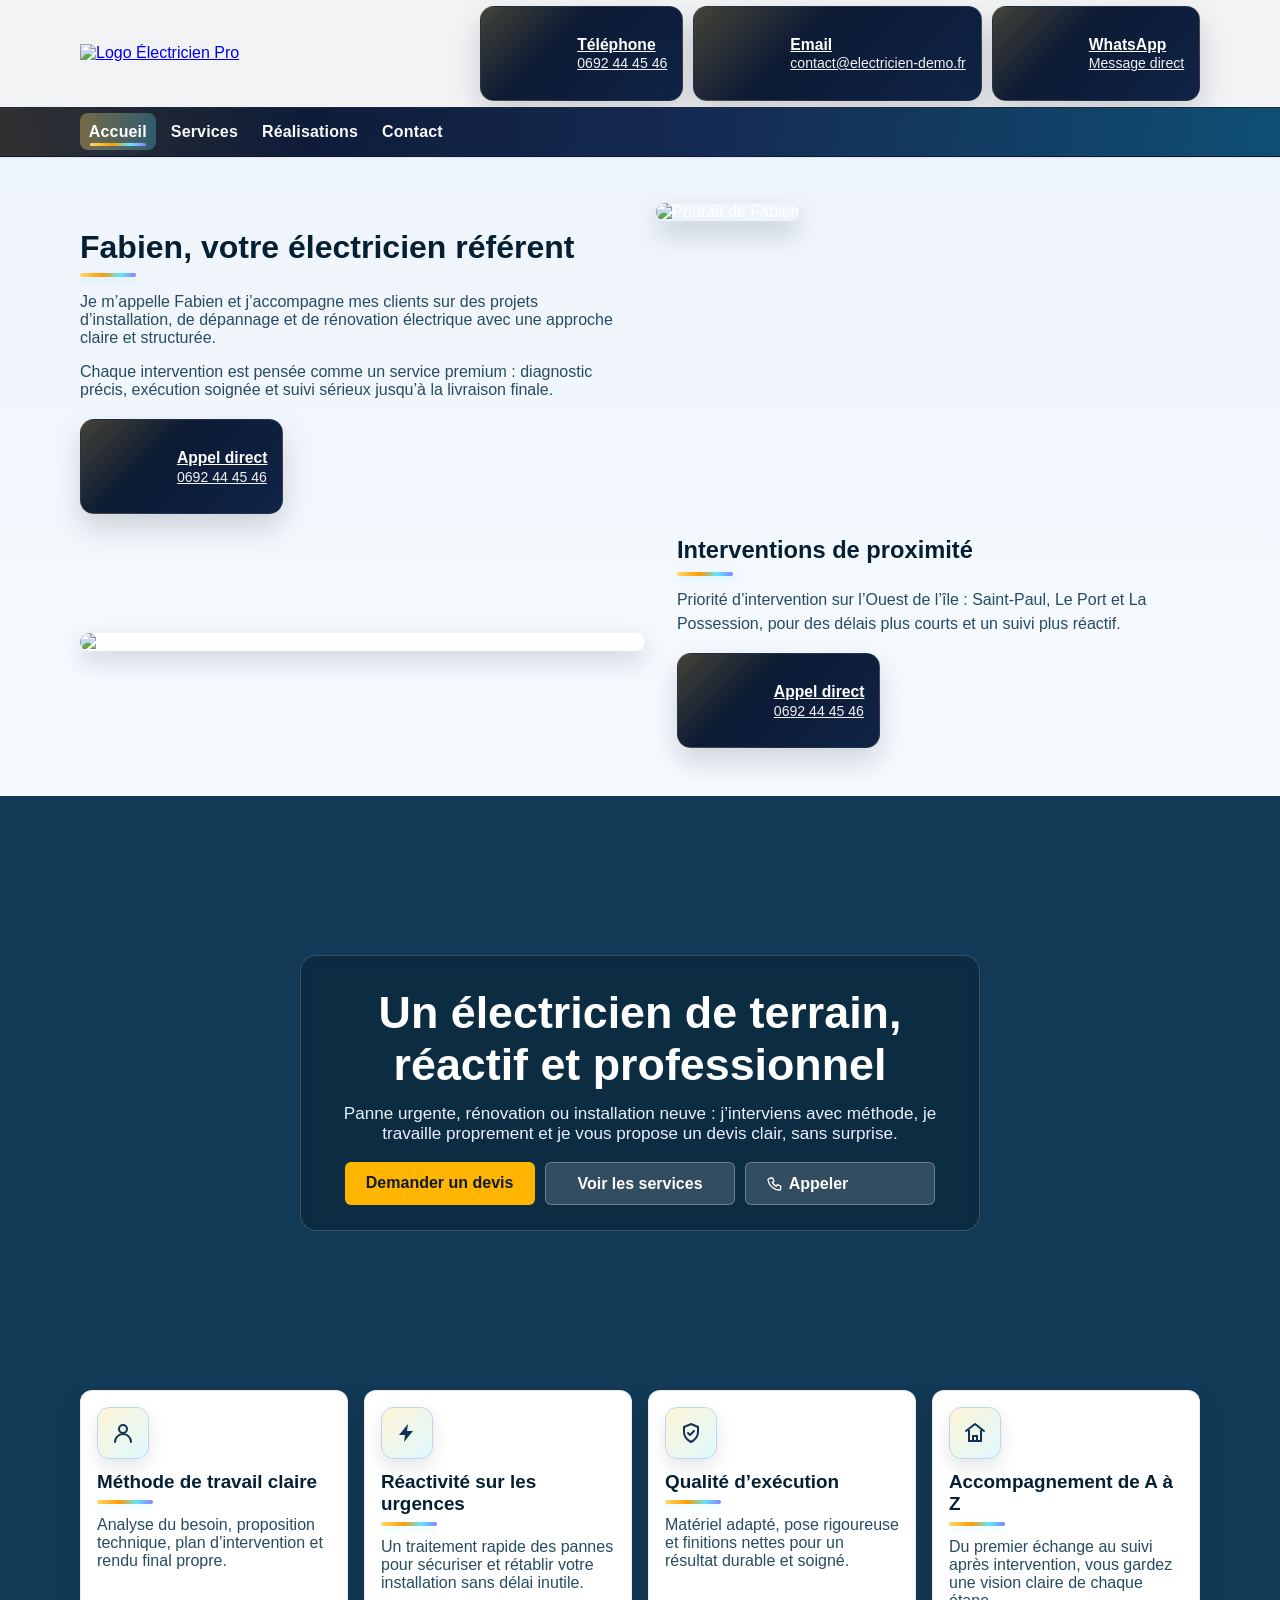
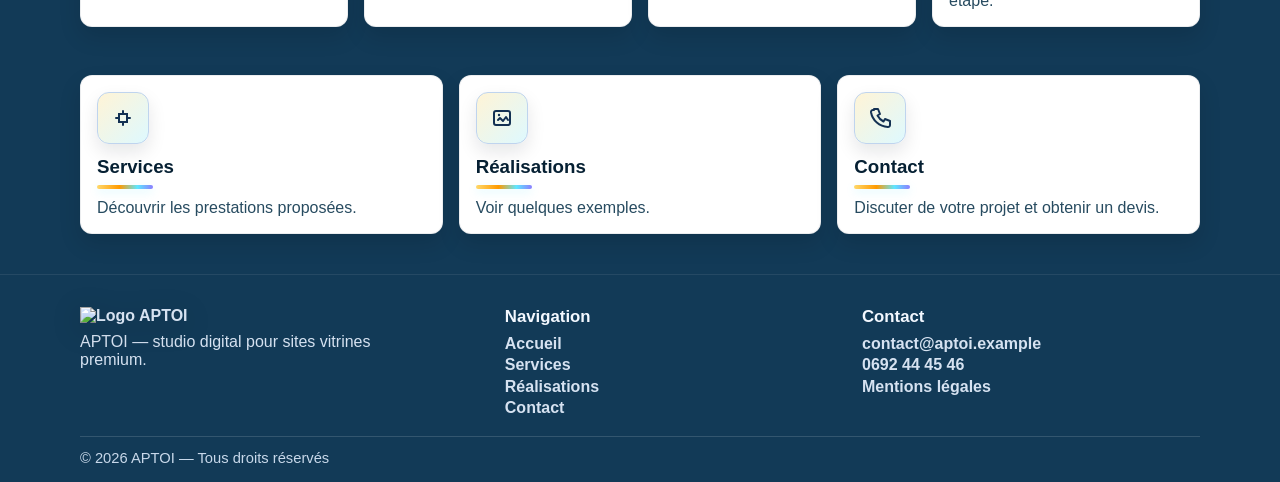
==== commit 19c2794e: "Add files via upload" ====
--- a/index.html
+++ b/index.html
@@ -1,4 +1,4 @@
-<!DOCTYPE html>
+﻿<!DOCTYPE html>
 <html lang="fr">
 <head>
   <meta charset="UTF-8">
@@ -16,7 +16,7 @@
   <header class="site-header">
     <div class="container header-main">
       <a class="brand" href="index.html" aria-label="Accueil">
-        <img src="assets/images/logo.png" alt="Logo Électricien Pro">
+        <img src="images/logo.png" alt="Logo Électricien Pro">
       </a>
       <button id="navToggle" class="nav-toggle" aria-label="Ouvrir le menu" aria-expanded="false" aria-controls="navMenu">☰</button>
       <div class="header-info">
@@ -164,7 +164,7 @@
     <div class="container footer-premium">
       <div class="footer-col footer-brand-col">
         <a href="https://aptoi.fr" target="_blank" rel="noopener" aria-label="Site APTOI">
-          <img class="footer-aptoi-logo" src="images/aptoi entier transparent.png" alt="Logo APTOI" loading="lazy">
+          <img class="footer-aptoi-logo" src="images/aptoi-entier-transparent.png" alt="Logo APTOI" loading="lazy">
         </a>
         <p>APTOI — studio digital pour sites vitrines premium.</p>
       </div>
@@ -190,3 +190,5 @@
 </body>
 </html>
 
+
+
